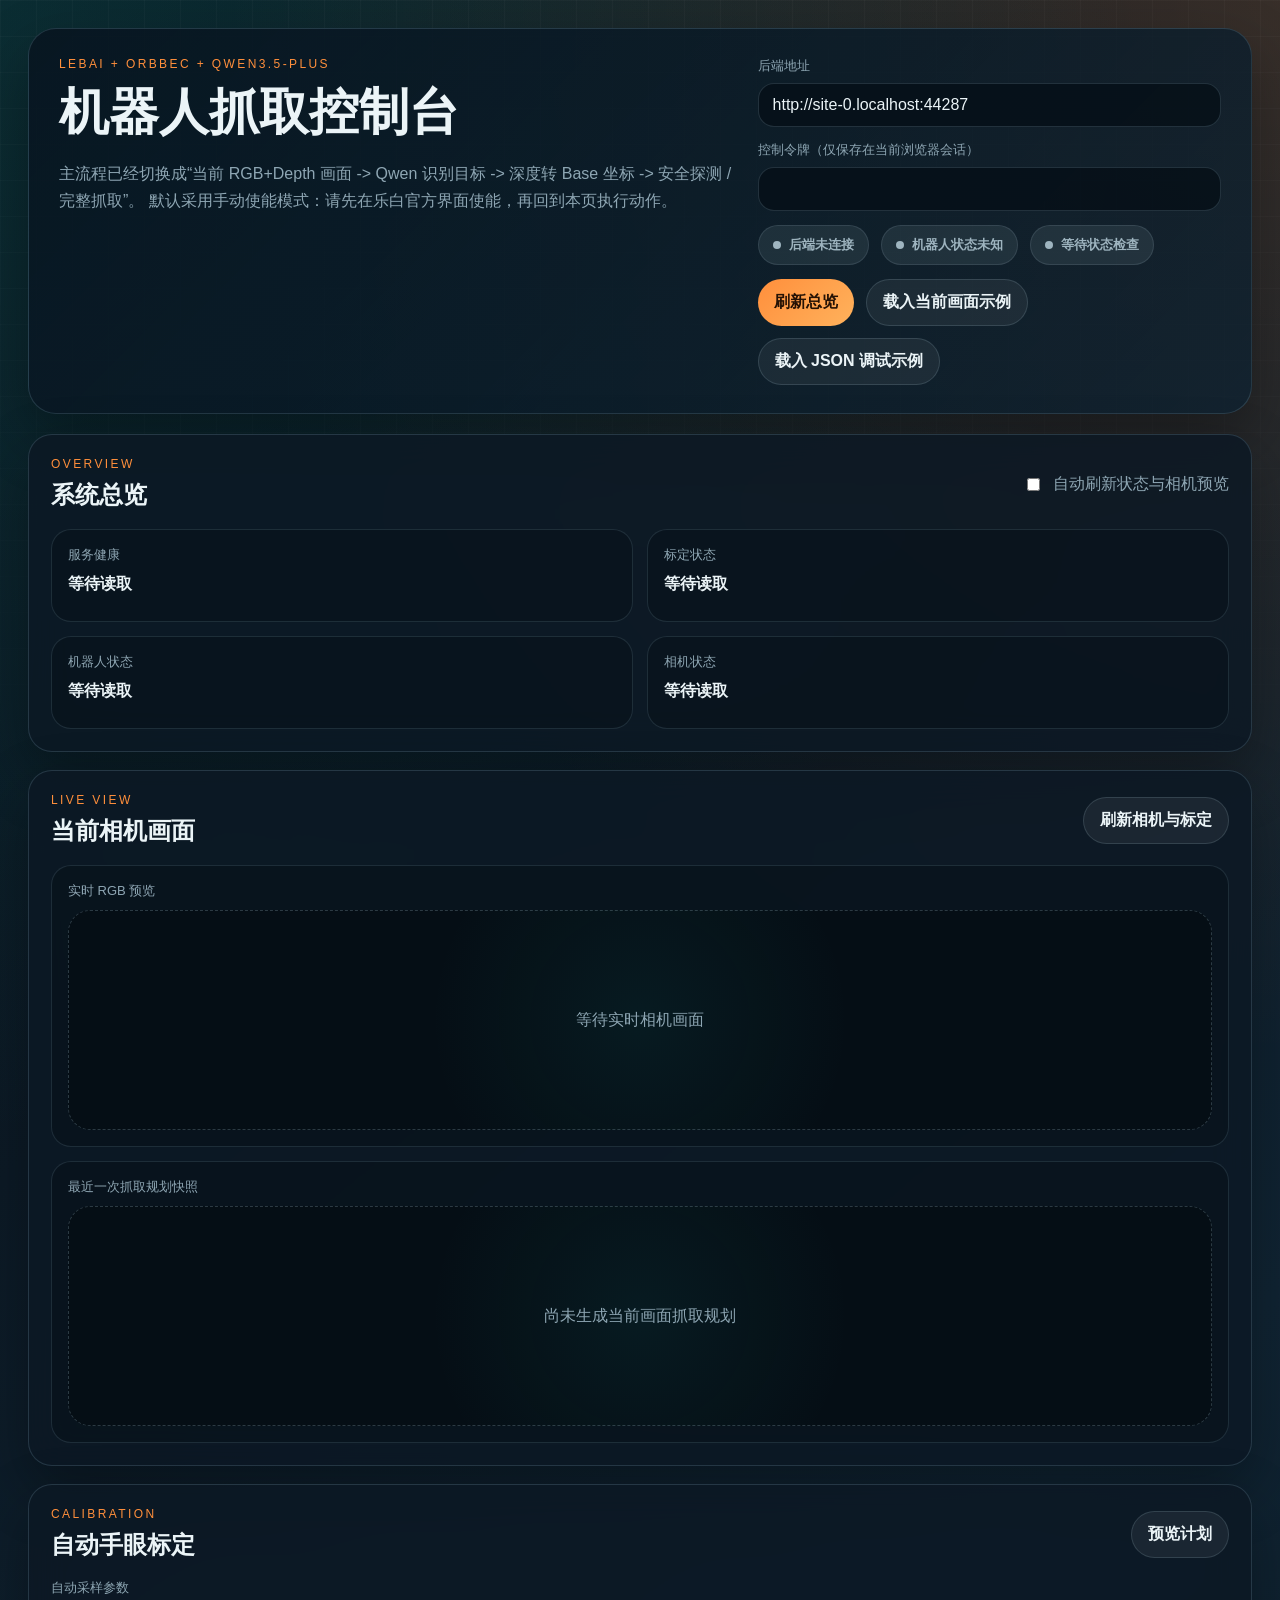
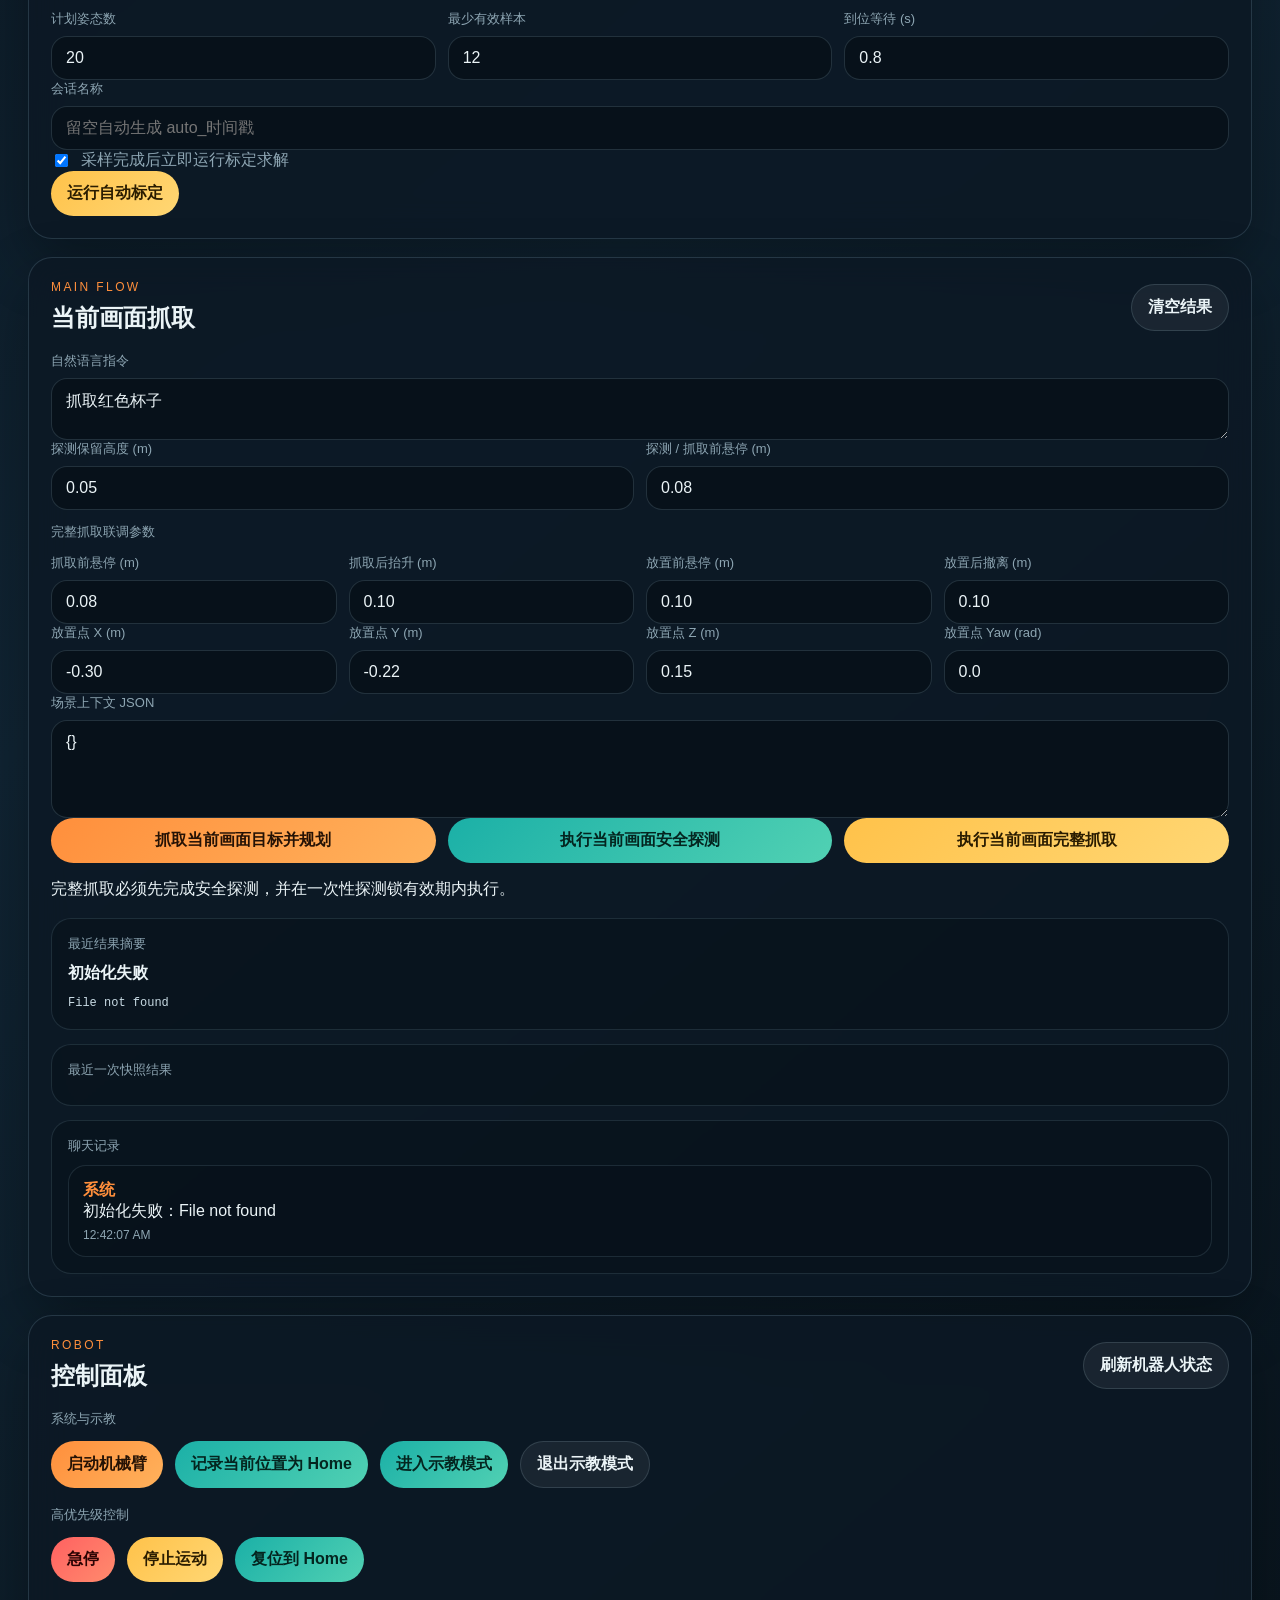
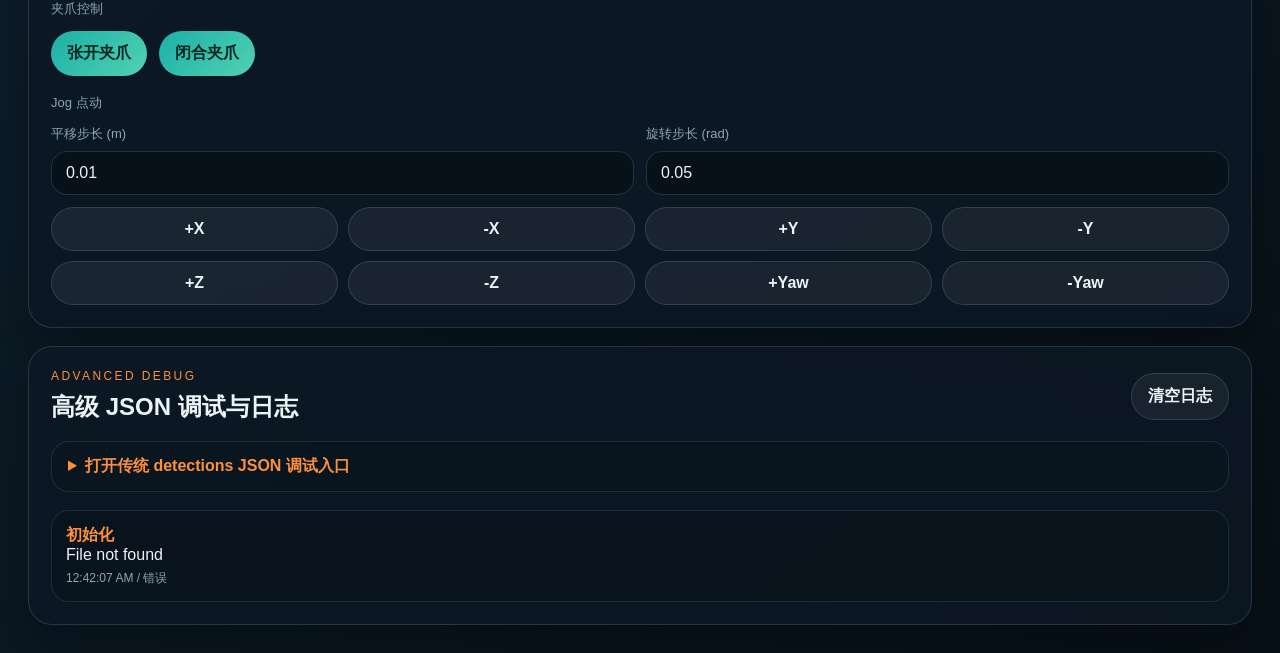
==== docs/index.html @ cd66083d "Publish sanitized robotic grasping system" ====
<!doctype html>
<html lang="zh-CN">
  <head>
    <meta charset="UTF-8" />
    <meta name="viewport" content="width=device-width, initial-scale=1.0" />
    <title>Lebai Robot Console</title>
    <link rel="stylesheet" href="./styles.css" />
  </head>
  <body>
    <div class="page-shell">
      <header class="hero">
        <div>
          <p class="eyebrow">Lebai + Orbbec + Qwen3.5-Plus</p>
          <h1>机器人抓取控制台</h1>
          <p class="hero-copy">
            主流程已经切换成“当前 RGB+Depth 画面 -> Qwen 识别目标 -> 深度转 Base 坐标 -> 安全探测 / 完整抓取”。
            默认采用手动使能模式：请先在乐白官方界面使能，再回到本页执行动作。
          </p>
        </div>
        <div class="hero-actions">
          <label class="field compact">
            <span>后端地址</span>
            <input id="apiBaseInput" type="text" />
          </label>
          <label class="field compact">
            <span>控制令牌（仅保存在当前浏览器会话）</span>
            <input id="controlTokenInput" type="password" autocomplete="off" />
          </label>
          <div class="pill-row">
            <span id="backendStatusPill" class="status-pill neutral">后端未连接</span>
            <span id="robotStatusPill" class="status-pill neutral">机器人状态未知</span>
            <span id="robotSafetyPill" class="status-pill neutral">等待状态检查</span>
          </div>
          <div class="hero-buttons">
            <button id="refreshOverviewButton" class="button button-primary">刷新总览</button>
            <button id="loadCameraExampleButton" class="button button-ghost">载入当前画面示例</button>
            <button id="loadExampleButton" class="button button-ghost">载入 JSON 调试示例</button>
          </div>
        </div>
      </header>

      <main class="dashboard-grid">
        <section class="panel panel-wide">
          <div class="panel-head">
            <div>
              <p class="panel-kicker">Overview</p>
              <h2>系统总览</h2>
            </div>
            <label class="checkbox-row">
              <input id="autoRefreshToggle" type="checkbox" />
              <span>自动刷新状态与相机预览</span>
            </label>
          </div>
          <div class="overview-grid">
            <article class="status-card">
              <p class="status-label">服务健康</p>
              <strong id="healthSummary">等待读取</strong>
              <pre id="healthDetail" class="mini-pre"></pre>
            </article>
            <article class="status-card">
              <p class="status-label">标定状态</p>
              <strong id="calibrationSummary">等待读取</strong>
              <pre id="calibrationDetail" class="mini-pre"></pre>
            </article>
            <article class="status-card">
              <p class="status-label">机器人状态</p>
              <strong id="robotSummary">等待读取</strong>
              <pre id="robotDetail" class="mini-pre"></pre>
            </article>
            <article class="status-card">
              <p class="status-label">相机状态</p>
              <strong id="cameraSummary">等待读取</strong>
              <pre id="cameraDetail" class="mini-pre"></pre>
            </article>
          </div>
        </section>

        <section class="panel panel-camera">
          <div class="panel-head">
            <div>
              <p class="panel-kicker">Live View</p>
              <h2>当前相机画面</h2>
            </div>
            <button id="refreshCalibrationButton" class="button button-ghost">刷新相机与标定</button>
          </div>
          <div class="camera-stack">
            <article class="camera-card">
              <p class="status-label">实时 RGB 预览</p>
              <div class="camera-frame">
                <img id="cameraImage" alt="实时相机预览" />
                <span id="cameraPlaceholderText">等待实时相机画面</span>
              </div>
            </article>
            <article class="camera-card">
              <p class="status-label">最近一次抓取规划快照</p>
              <div class="camera-frame">
                <img id="planImage" alt="最近一次抓取规划快照" />
                <span id="planPlaceholderText">尚未生成当前画面抓取规划</span>
              </div>
            </article>
          </div>
        </section>

        <section class="panel">
          <div class="panel-head">
            <div>
              <p class="panel-kicker">Calibration</p>
              <h2>自动手眼标定</h2>
            </div>
            <button id="autoCalibrationPlanButton" class="button button-ghost">预览计划</button>
          </div>

          <div class="control-group">
            <p class="control-title">自动采样参数</p>
            <div class="field-row">
              <label class="field compact">
                <span>计划姿态数</span>
                <input id="autoCalibSampleCountInput" type="number" step="1" value="20" />
              </label>
              <label class="field compact">
                <span>最少有效样本</span>
                <input id="autoCalibMinSuccessInput" type="number" step="1" value="12" />
              </label>
              <label class="field compact">
                <span>到位等待 (s)</span>
                <input id="autoCalibSettleInput" type="number" step="0.1" value="0.8" />
              </label>
            </div>
            <label class="field">
              <span>会话名称</span>
              <input id="autoCalibSessionInput" type="text" placeholder="留空自动生成 auto_时间戳" />
            </label>
            <label class="checkbox-row">
              <input id="autoCalibRunCalibrationToggle" type="checkbox" checked />
              <span>采样完成后立即运行标定求解</span>
            </label>
          </div>

          <div class="button-grid">
            <button id="autoCalibrationRunButton" class="button button-warning" data-requires-motion="true">运行自动标定</button>
          </div>
        </section>

        <section class="panel panel-main">
          <div class="panel-head">
            <div>
              <p class="panel-kicker">Main Flow</p>
              <h2>当前画面抓取</h2>
            </div>
            <button id="clearResultButton" class="button button-ghost">清空结果</button>
          </div>

          <label class="field">
            <span>自然语言指令</span>
            <textarea id="commandInput" rows="2">抓取红色杯子</textarea>
          </label>

          <div class="field-row">
            <label class="field compact">
              <span>探测保留高度 (m)</span>
              <input id="probeClearanceInput" type="number" step="0.005" value="0.05" />
            </label>
            <label class="field compact">
              <span>探测 / 抓取前悬停 (m)</span>
              <input id="probeHoverOffsetInput" type="number" step="0.005" value="0.08" />
            </label>
          </div>

          <div class="control-group">
            <p class="control-title">完整抓取联调参数</p>
            <div class="field-row">
              <label class="field compact">
                <span>抓取前悬停 (m)</span>
                <input id="pickPreOffsetInput" type="number" step="0.005" value="0.08" />
              </label>
              <label class="field compact">
                <span>抓取后抬升 (m)</span>
                <input id="pickPostOffsetInput" type="number" step="0.005" value="0.10" />
              </label>
              <label class="field compact">
                <span>放置前悬停 (m)</span>
                <input id="placePreOffsetInput" type="number" step="0.005" value="0.10" />
              </label>
              <label class="field compact">
                <span>放置后撤离 (m)</span>
                <input id="placePostOffsetInput" type="number" step="0.005" value="0.10" />
              </label>
            </div>
            <div class="field-row">
              <label class="field compact">
                <span>放置点 X (m)</span>
                <input id="dropXInput" type="number" step="0.001" value="-0.30" />
              </label>
              <label class="field compact">
                <span>放置点 Y (m)</span>
                <input id="dropYInput" type="number" step="0.001" value="-0.22" />
              </label>
              <label class="field compact">
                <span>放置点 Z (m)</span>
                <input id="dropZInput" type="number" step="0.001" value="0.15" />
              </label>
              <label class="field compact">
                <span>放置点 Yaw (rad)</span>
                <input id="dropYawInput" type="number" step="0.01" value="0.0" />
              </label>
            </div>
          </div>

          <label class="field">
            <span>场景上下文 JSON</span>
            <textarea id="sceneContextInput" rows="4">{}</textarea>
          </label>

          <div class="button-grid triple">
            <button id="planFromCameraButton" class="button button-primary">抓取当前画面目标并规划</button>
            <button id="probeFromCameraButton" class="button button-secondary">执行当前画面安全探测</button>
            <button id="pickFromCameraButton" class="button button-warning">执行当前画面完整抓取</button>
          </div>
          <p class="hint">完整抓取必须先完成安全探测，并在一次性探测锁有效期内执行。</p>

          <div class="result-stack">
            <article class="result-card">
              <p class="status-label">最近结果摘要</p>
              <strong id="resultSummary">尚未执行动作</strong>
              <pre id="resultDetail" class="result-pre"></pre>
            </article>
            <article class="result-card">
              <p class="status-label">最近一次快照结果</p>
              <pre id="snapshotDetail" class="result-pre"></pre>
            </article>
            <article class="result-card">
              <p class="status-label">聊天记录</p>
              <div id="chatFeed" class="chat-feed"></div>
            </article>
          </div>
        </section>

        <section class="panel">
          <div class="panel-head">
            <div>
              <p class="panel-kicker">Robot</p>
              <h2>控制面板</h2>
            </div>
            <button id="refreshRobotButton" class="button button-ghost">刷新机器人状态</button>
          </div>

          <div class="control-group">
            <p class="control-title">系统与示教</p>
            <div class="button-grid">
              <button id="startRobotButton" class="button button-primary">启动机械臂</button>
              <button id="recordHomeButton" class="button button-secondary">记录当前位置为 Home</button>
              <button id="enterTeachModeButton" class="button button-secondary" data-requires-motion="true">进入示教模式</button>
              <button id="exitTeachModeButton" class="button button-ghost">退出示教模式</button>
            </div>
          </div>

          <div class="control-group">
            <p class="control-title">高优先级控制</p>
            <div class="button-grid">
              <button id="emergencyStopButton" class="button button-danger">急停</button>
              <button id="stopMotionButton" class="button button-warning">停止运动</button>
              <button id="resetRobotButton" class="button button-secondary" data-requires-motion="true">复位到 Home</button>
            </div>
          </div>

          <div class="control-group">
            <p class="control-title">夹爪控制</p>
            <div class="button-grid">
              <button id="openGripperButton" class="button button-secondary" data-requires-motion="true">张开夹爪</button>
              <button id="closeGripperButton" class="button button-secondary" data-requires-motion="true">闭合夹爪</button>
            </div>
          </div>

          <div class="control-group">
            <p class="control-title">Jog 点动</p>
            <div class="field-row">
              <label class="field compact">
                <span>平移步长 (m)</span>
                <input id="linearStepInput" type="number" step="0.001" value="0.01" />
              </label>
              <label class="field compact">
                <span>旋转步长 (rad)</span>
                <input id="rotateStepInput" type="number" step="0.01" value="0.05" />
              </label>
            </div>
            <div class="jog-grid">
              <button class="button button-ghost" data-jog="x+" data-kind="linear" data-requires-motion="true">+X</button>
              <button class="button button-ghost" data-jog="x-" data-kind="linear" data-requires-motion="true">-X</button>
              <button class="button button-ghost" data-jog="y+" data-kind="linear" data-requires-motion="true">+Y</button>
              <button class="button button-ghost" data-jog="y-" data-kind="linear" data-requires-motion="true">-Y</button>
              <button class="button button-ghost" data-jog="z+" data-kind="linear" data-requires-motion="true">+Z</button>
              <button class="button button-ghost" data-jog="z-" data-kind="linear" data-requires-motion="true">-Z</button>
              <button class="button button-ghost" data-jog="rz+" data-kind="rotate" data-requires-motion="true">+Yaw</button>
              <button class="button button-ghost" data-jog="rz-" data-kind="rotate" data-requires-motion="true">-Yaw</button>
            </div>
          </div>
        </section>

        <section class="panel panel-log">
          <div class="panel-head">
            <div>
              <p class="panel-kicker">Advanced Debug</p>
              <h2>高级 JSON 调试与日志</h2>
            </div>
            <button id="clearLogButton" class="button button-ghost">清空日志</button>
          </div>

          <details class="debug-details">
            <summary>打开传统 detections JSON 调试入口</summary>
            <div class="debug-stack">
              <label class="field">
                <span>检测结果 JSON</span>
                <textarea id="detectionsInput" rows="10"></textarea>
              </label>
              <div class="button-grid triple">
                <button id="planPickButton" class="button button-ghost">用 JSON 生成决策</button>
                <button id="probeButton" class="button button-ghost">用 JSON 执行探测</button>
                <button id="pickButton" class="button button-ghost">用 JSON 执行抓取</button>
              </div>
            </div>
          </details>

          <div id="eventLog" class="log-feed"></div>
        </section>
      </main>
    </div>

    <script src="./app.js" type="module"></script>
  </body>
</html>
---- docs/styles.css ----
:root {
  --bg: #0b1720;
  --bg-soft: rgba(10, 20, 30, 0.72);
  --panel: rgba(12, 25, 36, 0.84);
  --panel-border: rgba(138, 180, 201, 0.2);
  --ink: #ebf4f7;
  --muted: #8ea6b3;
  --accent: #ff8f3c;
  --accent-2: #18b1a7;
  --danger: #ff5d5d;
  --warning: #ffc24a;
  --success: #28c792;
  --shadow: 0 24px 60px rgba(0, 0, 0, 0.32);
}

* {
  box-sizing: border-box;
}

body {
  margin: 0;
  min-height: 100vh;
  color: var(--ink);
  font-family: "Bahnschrift", "Noto Sans SC", "Microsoft YaHei UI", sans-serif;
  background:
    radial-gradient(circle at top left, rgba(24, 177, 167, 0.18), transparent 28%),
    radial-gradient(circle at top right, rgba(255, 143, 60, 0.18), transparent 26%),
    linear-gradient(140deg, #081019 0%, #102433 48%, #071017 100%);
}

body::before {
  content: "";
  position: fixed;
  inset: 0;
  pointer-events: none;
  background-image:
    linear-gradient(rgba(255, 255, 255, 0.03) 1px, transparent 1px),
    linear-gradient(90deg, rgba(255, 255, 255, 0.03) 1px, transparent 1px);
  background-size: 36px 36px;
  mask-image: linear-gradient(to bottom, rgba(0, 0, 0, 0.85), transparent);
}

.page-shell {
  position: relative;
  padding: 28px;
}

.hero {
  display: flex;
  justify-content: space-between;
  gap: 20px;
  padding: 28px 30px;
  border: 1px solid var(--panel-border);
  border-radius: 28px;
  background: linear-gradient(135deg, rgba(8, 22, 33, 0.95), rgba(13, 33, 48, 0.76));
  box-shadow: var(--shadow);
}

.eyebrow,
.panel-kicker {
  margin: 0 0 8px;
  letter-spacing: 0.2em;
  text-transform: uppercase;
  color: var(--accent);
  font-size: 12px;
}

.hero h1,
.panel h2 {
  margin: 0;
  font-weight: 700;
}

.hero h1 {
  font-size: clamp(32px, 4vw, 50px);
}

.hero-copy {
  max-width: 680px;
  margin: 14px 0 0;
  color: var(--muted);
  line-height: 1.7;
}

.hero-actions {
  display: flex;
  min-width: 320px;
  flex-direction: column;
  gap: 14px;
}

.pill-row,
.hero-buttons,
.field-row,
.button-grid {
  display: flex;
  gap: 12px;
  flex-wrap: wrap;
}

.dashboard-grid {
  display: grid;
  grid-template-columns: repeat(12, minmax(0, 1fr));
  gap: 18px;
  margin-top: 20px;
}

.panel {
  grid-column: span 4;
  padding: 22px;
  border: 1px solid var(--panel-border);
  border-radius: 24px;
  background: var(--panel);
  box-shadow: var(--shadow);
  backdrop-filter: blur(18px);
}

.panel-wide {
  grid-column: span 12;
}

.panel-tall {
  grid-column: span 5;
}

.panel-main {
  grid-column: span 5;
}

.panel-camera {
  grid-column: span 4;
}

.panel-log {
  grid-column: span 3;
}

.panel-head {
  display: flex;
  justify-content: space-between;
  gap: 16px;
  align-items: center;
  margin-bottom: 18px;
}

.overview-grid {
  display: grid;
  grid-template-columns: repeat(4, minmax(0, 1fr));
  gap: 14px;
}

.status-card,
.result-card {
  padding: 16px;
  border-radius: 20px;
  background: rgba(7, 18, 27, 0.58);
  border: 1px solid rgba(160, 198, 218, 0.14);
}

.status-label {
  margin: 0 0 10px;
  color: var(--muted);
  font-size: 13px;
}

.mini-pre,
.result-pre,
.log-json {
  margin: 10px 0 0;
  max-height: 220px;
  overflow: auto;
  white-space: pre-wrap;
  word-break: break-word;
  color: #c9dbe4;
  font-family: "Cascadia Code", "JetBrains Mono", monospace;
  font-size: 12px;
  line-height: 1.6;
}

.field {
  display: flex;
  flex-direction: column;
  gap: 8px;
  flex: 1;
}

.field.compact {
  min-width: 140px;
}

.field span,
.control-title {
  color: var(--muted);
  font-size: 13px;
}

input,
textarea,
select {
  width: 100%;
  border: 1px solid rgba(163, 197, 214, 0.18);
  border-radius: 16px;
  background: rgba(7, 17, 26, 0.9);
  color: var(--ink);
  padding: 12px 14px;
  font: inherit;
}

textarea {
  resize: vertical;
}

.button {
  border: 0;
  border-radius: 999px;
  padding: 12px 16px;
  cursor: pointer;
  font: inherit;
  font-weight: 700;
  transition: transform 140ms ease, box-shadow 140ms ease, opacity 140ms ease;
}

.button:hover {
  transform: translateY(-1px);
}

.button:disabled {
  opacity: 0.55;
  cursor: not-allowed;
}

.button-primary {
  background: linear-gradient(135deg, #ff8f3c, #ffb25c);
  color: #251205;
}

.button-secondary {
  background: linear-gradient(135deg, #1bb0a7, #51d1b3);
  color: #04251f;
}

.button-warning {
  background: linear-gradient(135deg, #ffc24a, #ffd774);
  color: #2a1c00;
}

.button-danger {
  background: linear-gradient(135deg, #ff6161, #ff8b6d);
  color: #2b0303;
}

.button-ghost {
  background: rgba(255, 255, 255, 0.06);
  color: var(--ink);
  border: 1px solid rgba(182, 210, 224, 0.16);
}

.checkbox-row {
  display: inline-flex;
  align-items: center;
  gap: 10px;
  color: var(--muted);
}

.checkbox-row input {
  width: auto;
}

.control-group + .control-group {
  margin-top: 18px;
}

.jog-grid {
  display: grid;
  grid-template-columns: repeat(4, minmax(0, 1fr));
  gap: 10px;
  margin-top: 12px;
}

.triple .button {
  flex: 1;
}

.result-stack {
  display: flex;
  flex-direction: column;
  gap: 14px;
  margin-top: 18px;
}

.chat-feed,
.log-feed {
  display: flex;
  flex-direction: column;
  gap: 12px;
  max-height: 520px;
  overflow: auto;
}

.chat-item,
.log-item {
  padding: 14px;
  border-radius: 18px;
  background: rgba(7, 18, 27, 0.58);
  border: 1px solid rgba(160, 198, 218, 0.14);
}

.chat-role,
.log-title {
  font-weight: 700;
  color: var(--accent);
}

.log-meta {
  margin-top: 6px;
  color: var(--muted);
  font-size: 12px;
}

.camera-placeholder {
  display: flex;
  flex-direction: column;
  gap: 14px;
}

.camera-stack {
  display: flex;
  flex-direction: column;
  gap: 14px;
}

.camera-card {
  padding: 16px;
  border-radius: 20px;
  background: rgba(7, 18, 27, 0.58);
  border: 1px solid rgba(160, 198, 218, 0.14);
}

.camera-frame {
  min-height: 220px;
  display: grid;
  place-items: center;
  position: relative;
  overflow: hidden;
  border-radius: 22px;
  border: 1px dashed rgba(183, 215, 230, 0.22);
  background:
    radial-gradient(circle at center, rgba(27, 176, 167, 0.08), transparent 36%),
    rgba(6, 15, 22, 0.9);
  color: var(--muted);
}

.camera-frame img {
  width: 100%;
  height: 100%;
  max-height: 360px;
  object-fit: cover;
  display: none;
}

.camera-frame.has-image img {
  display: block;
}

.camera-frame.has-image span {
  display: none;
}

.camera-note {
  margin: 0;
  color: var(--muted);
  line-height: 1.7;
}

.debug-details {
  margin-bottom: 18px;
  border-radius: 18px;
  border: 1px solid rgba(160, 198, 218, 0.14);
  background: rgba(7, 18, 27, 0.45);
  padding: 14px 16px;
}

.debug-details summary {
  cursor: pointer;
  font-weight: 700;
  color: var(--accent);
}

.debug-stack {
  margin-top: 14px;
  display: flex;
  flex-direction: column;
  gap: 14px;
}

.status-pill {
  display: inline-flex;
  align-items: center;
  gap: 8px;
  border-radius: 999px;
  padding: 10px 14px;
  font-size: 13px;
  font-weight: 700;
  border: 1px solid transparent;
}

.status-pill::before {
  content: "";
  width: 8px;
  height: 8px;
  border-radius: 50%;
  background: currentColor;
}

.status-pill.success {
  color: #7ff0bc;
  background: rgba(40, 199, 146, 0.12);
  border-color: rgba(40, 199, 146, 0.2);
}

.status-pill.warning {
  color: #ffcf66;
  background: rgba(255, 194, 74, 0.12);
  border-color: rgba(255, 194, 74, 0.2);
}

.status-pill.error {
  color: #ff8a8a;
  background: rgba(255, 93, 93, 0.12);
  border-color: rgba(255, 93, 93, 0.2);
}

.status-pill.neutral {
  color: #9eb4bf;
  background: rgba(158, 180, 191, 0.12);
  border-color: rgba(158, 180, 191, 0.16);
}

@media (max-width: 1280px) {
  .panel,
  .panel-tall,
  .panel-main,
  .panel-camera,
  .panel-log {
    grid-column: span 12;
  }

  .overview-grid {
    grid-template-columns: repeat(2, minmax(0, 1fr));
  }
}

@media (max-width: 860px) {
  .page-shell {
    padding: 16px;
  }

  .hero {
    flex-direction: column;
    padding: 22px;
  }

  .overview-grid,
  .jog-grid {
    grid-template-columns: 1fr;
  }
}
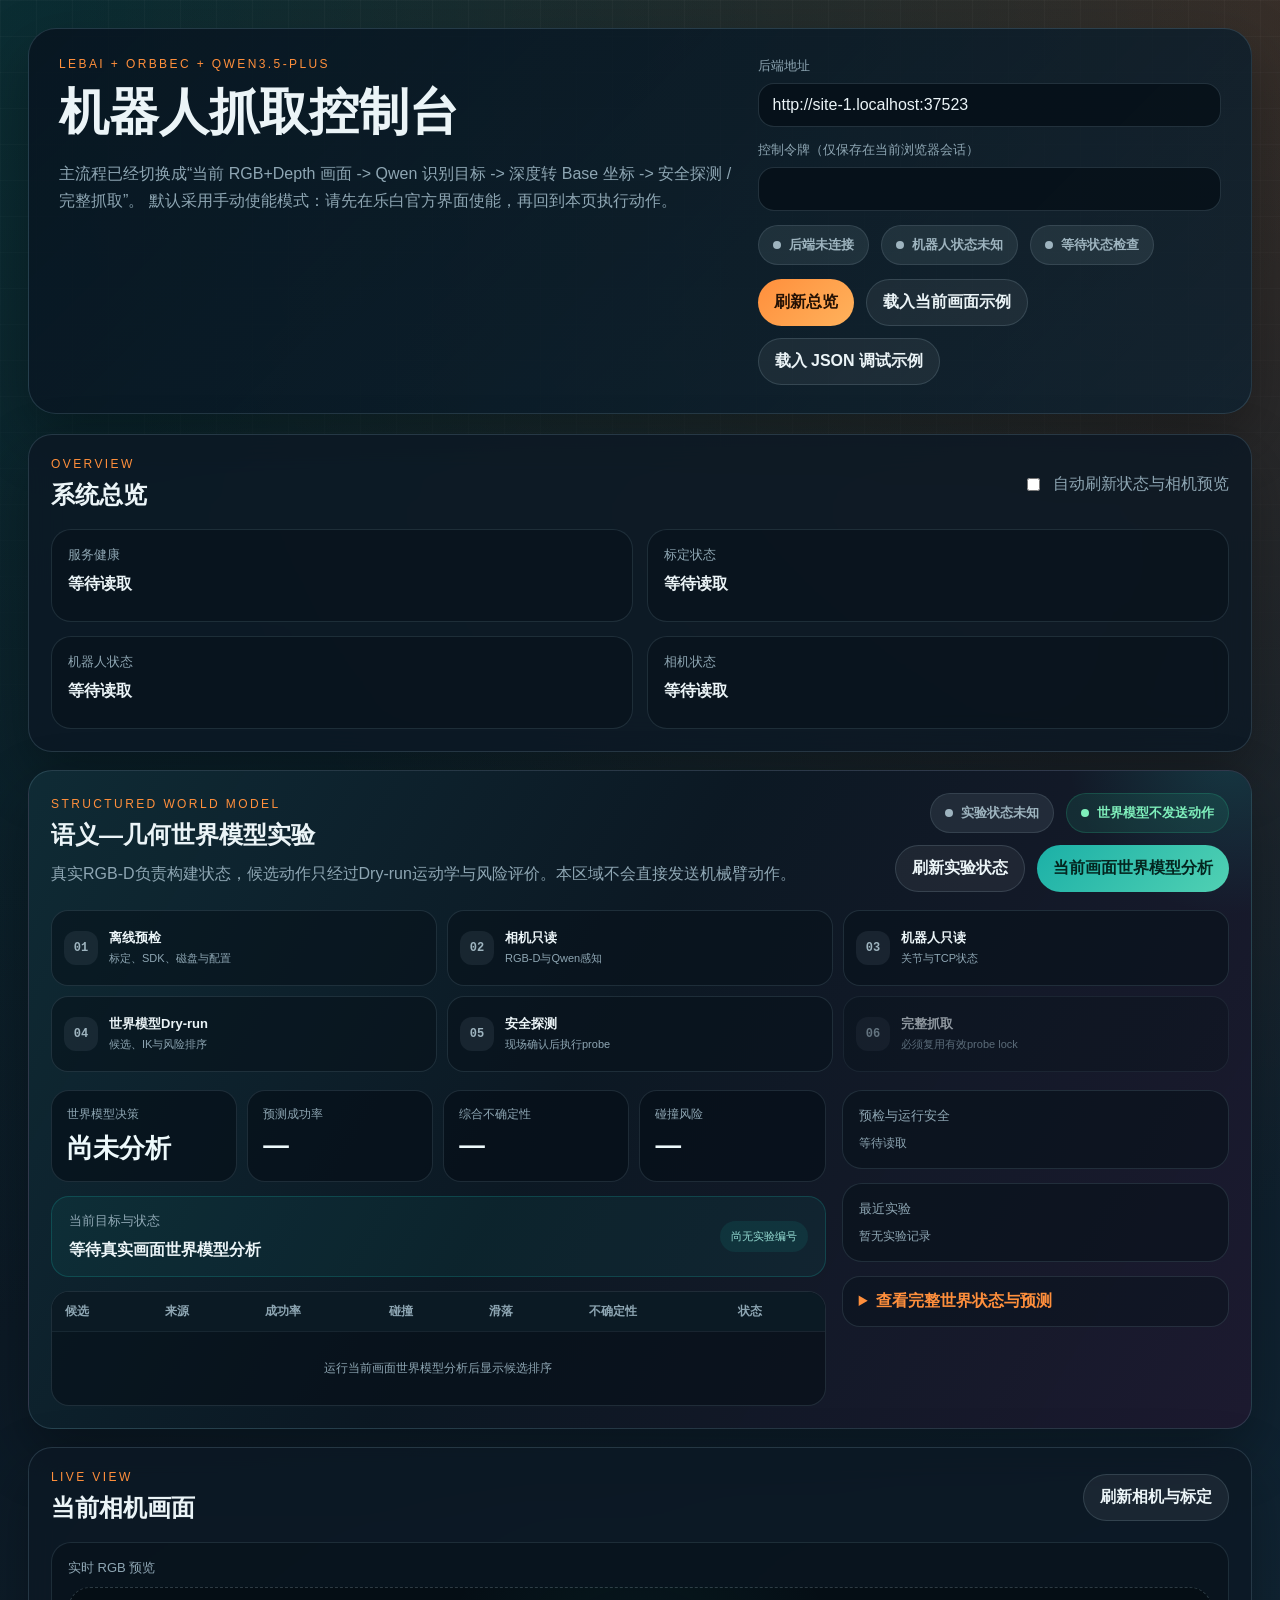
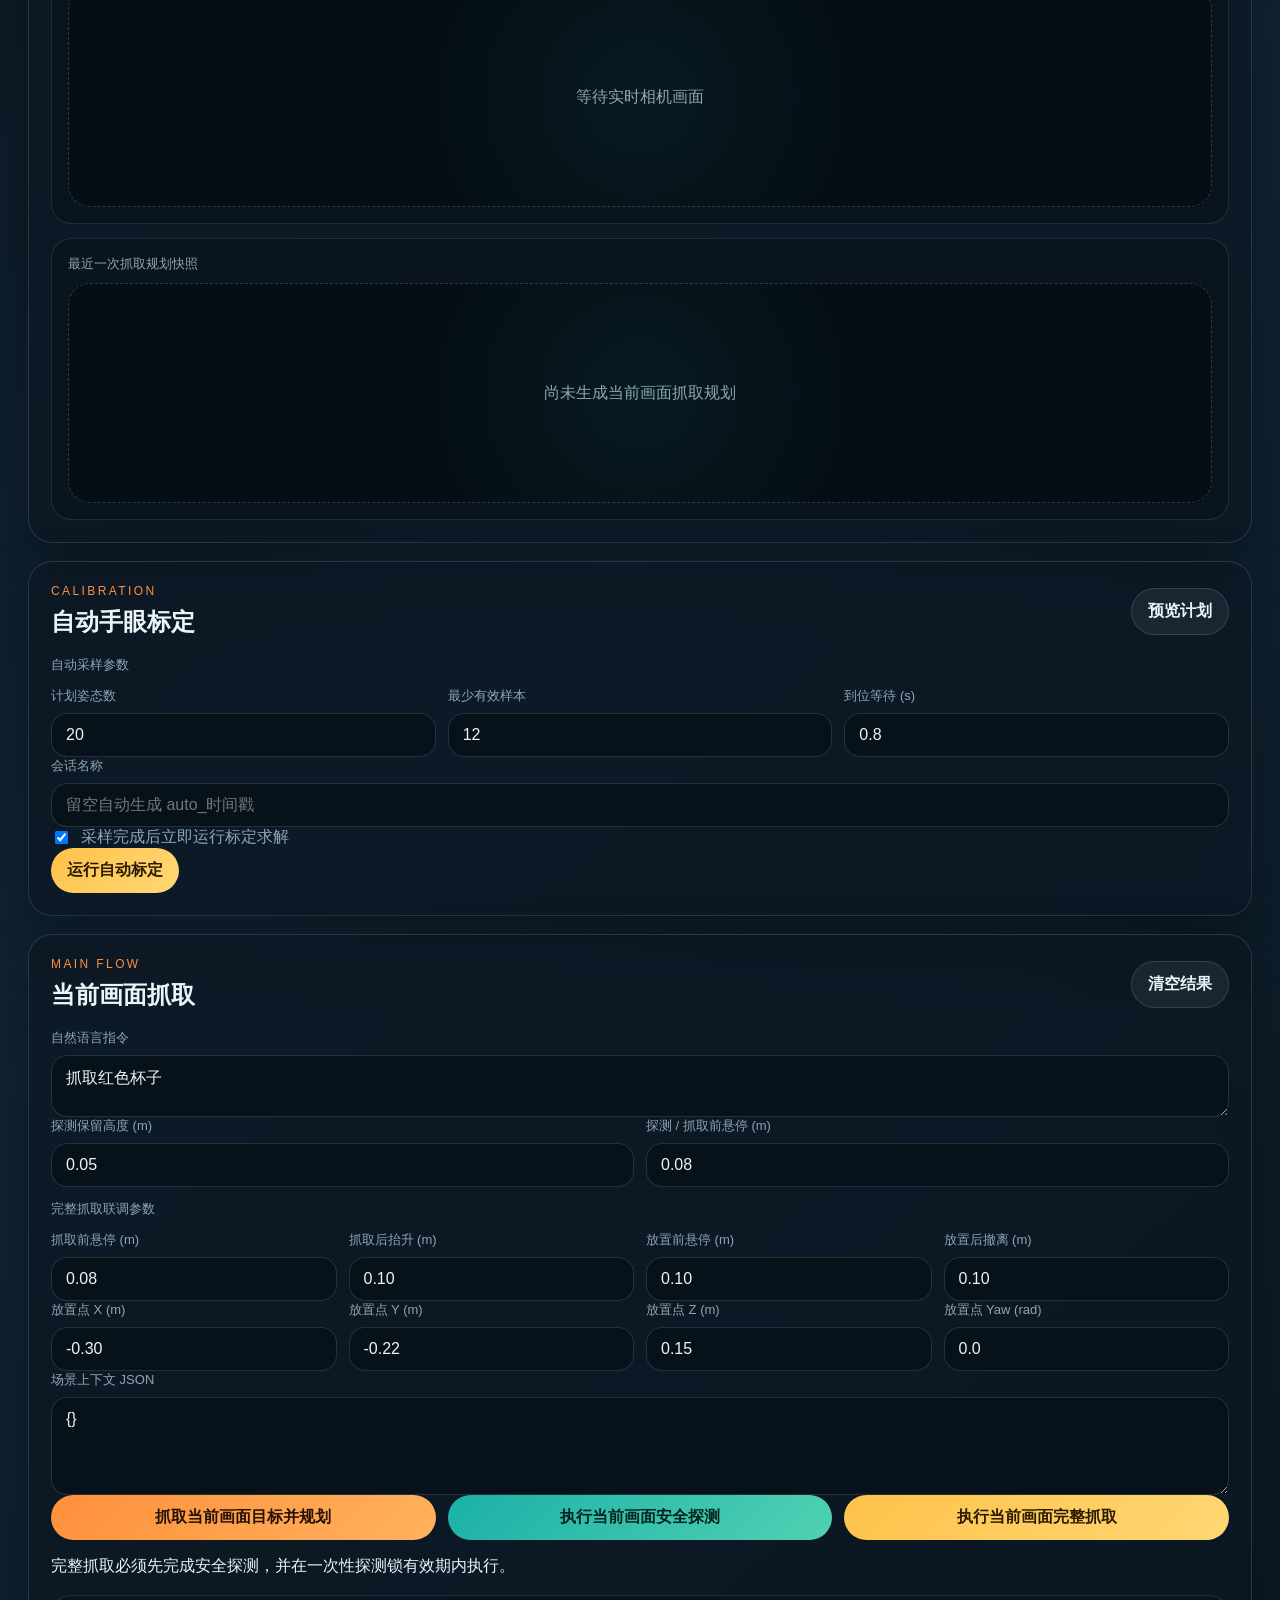
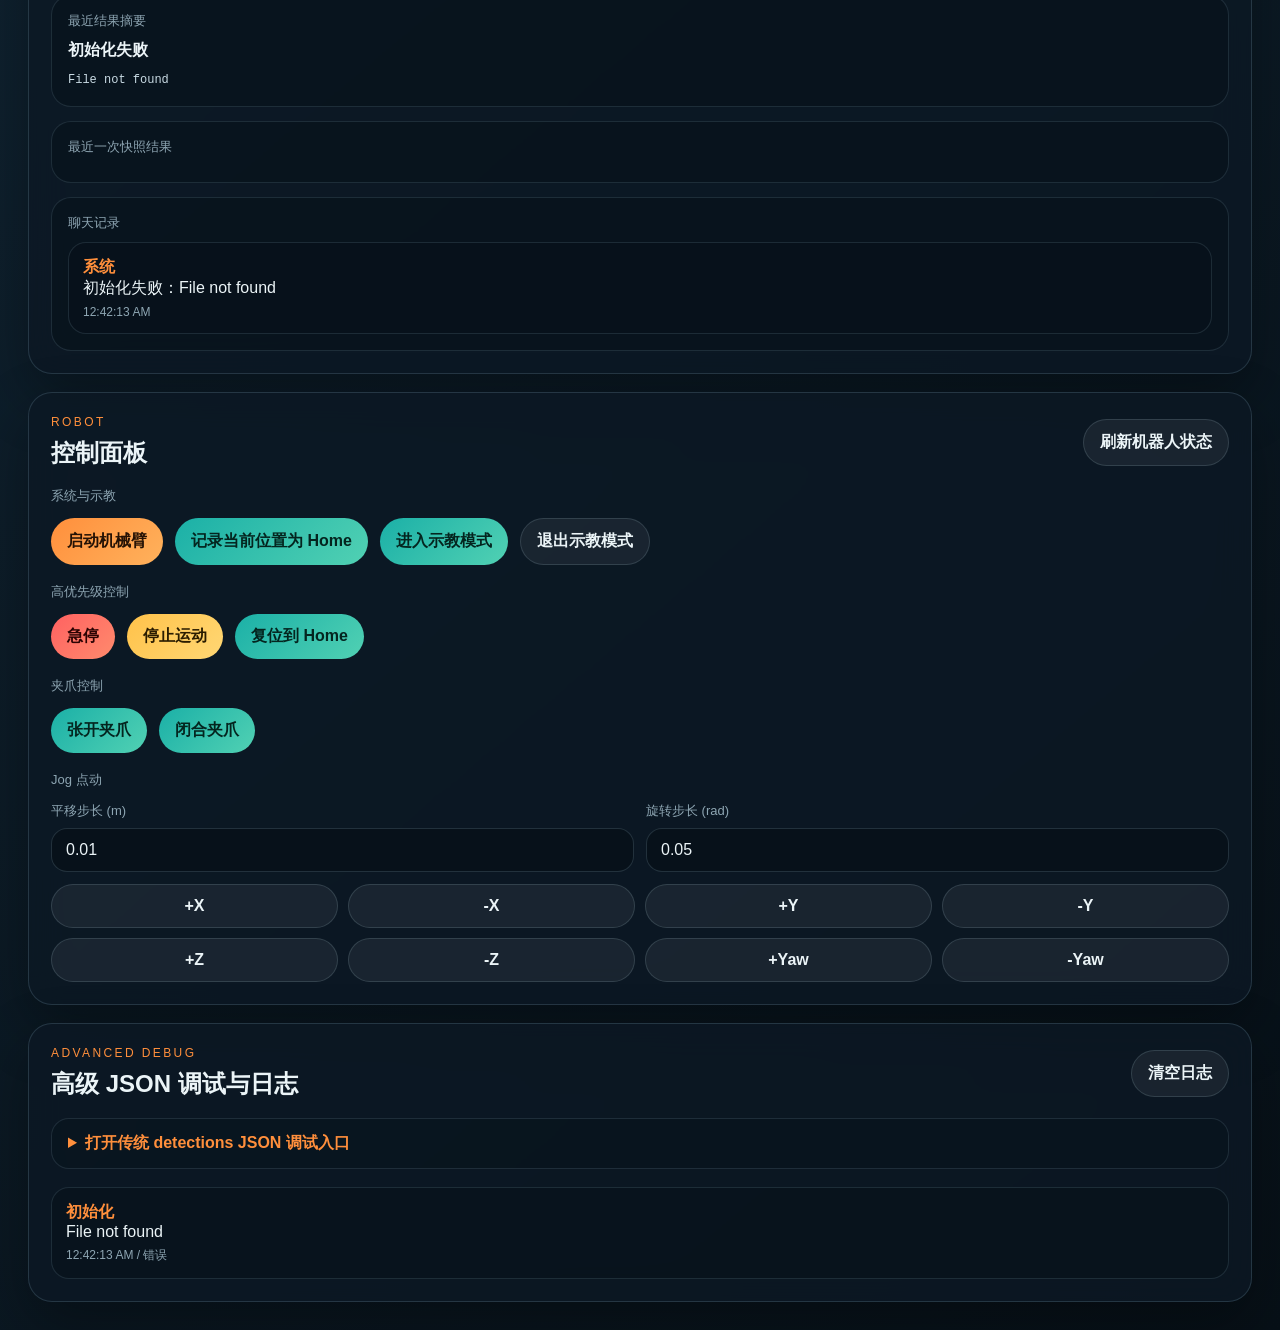
==== commit 3da77233: "Sync GitHub Pages frontend" ====
--- a/docs/index.html
+++ b/docs/index.html
@@ -75,6 +75,118 @@
           </div>
         </section>
 
+        <section class="panel panel-wide world-model-panel">
+          <div class="panel-head world-model-head">
+            <div>
+              <p class="panel-kicker">Structured World Model</p>
+              <h2>语义—几何世界模型实验</h2>
+              <p class="section-copy">真实RGB-D负责构建状态，候选动作只经过Dry-run运动学与风险评价。本区域不会直接发送机械臂动作。</p>
+            </div>
+            <div class="world-model-actions">
+              <div class="pill-row">
+                <span id="worldModelStatusPill" class="status-pill neutral">实验状态未知</span>
+                <span id="worldModelMotionPill" class="status-pill success">世界模型不发送动作</span>
+              </div>
+              <div class="hero-buttons">
+                <button id="refreshWorldModelButton" class="button button-ghost">刷新实验状态</button>
+                <button id="runWorldModelPlanButton" class="button button-secondary">当前画面世界模型分析</button>
+              </div>
+            </div>
+          </div>
+
+          <div class="gate-grid" aria-label="真机分级门禁">
+            <article id="wmGateOffline" class="gate-card pending">
+              <span class="gate-index">01</span>
+              <div><strong>离线预检</strong><p>标定、SDK、磁盘与配置</p></div>
+            </article>
+            <article id="wmGateCamera" class="gate-card pending">
+              <span class="gate-index">02</span>
+              <div><strong>相机只读</strong><p>RGB-D与Qwen感知</p></div>
+            </article>
+            <article id="wmGateRobot" class="gate-card pending">
+              <span class="gate-index">03</span>
+              <div><strong>机器人只读</strong><p>关节与TCP状态</p></div>
+            </article>
+            <article id="wmGateDryRun" class="gate-card pending">
+              <span class="gate-index">04</span>
+              <div><strong>世界模型Dry-run</strong><p>候选、IK与风险排序</p></div>
+            </article>
+            <article id="wmGateProbe" class="gate-card pending">
+              <span class="gate-index">05</span>
+              <div><strong>安全探测</strong><p>现场确认后执行probe</p></div>
+            </article>
+            <article id="wmGatePick" class="gate-card locked">
+              <span class="gate-index">06</span>
+              <div><strong>完整抓取</strong><p>必须复用有效probe lock</p></div>
+            </article>
+          </div>
+
+          <div class="world-model-layout">
+            <div class="world-model-primary">
+              <div class="metric-grid">
+                <article class="metric-card">
+                  <span>世界模型决策</span>
+                  <strong id="wmDecisionMetric">尚未分析</strong>
+                </article>
+                <article class="metric-card">
+                  <span>预测成功率</span>
+                  <strong id="wmSuccessMetric">—</strong>
+                </article>
+                <article class="metric-card">
+                  <span>综合不确定性</span>
+                  <strong id="wmUncertaintyMetric">—</strong>
+                </article>
+                <article class="metric-card">
+                  <span>碰撞风险</span>
+                  <strong id="wmCollisionMetric">—</strong>
+                </article>
+              </div>
+
+              <article class="world-object-card">
+                <div>
+                  <p class="status-label">当前目标与状态</p>
+                  <strong id="wmTargetSummary">等待真实画面世界模型分析</strong>
+                </div>
+                <span id="wmTrialBadge" class="trial-badge">尚无实验编号</span>
+              </article>
+
+              <div class="candidate-table-wrap">
+                <table class="candidate-table">
+                  <thead>
+                    <tr>
+                      <th>候选</th>
+                      <th>来源</th>
+                      <th>成功率</th>
+                      <th>碰撞</th>
+                      <th>滑落</th>
+                      <th>不确定性</th>
+                      <th>状态</th>
+                    </tr>
+                  </thead>
+                  <tbody id="wmCandidateTableBody">
+                    <tr><td colspan="7" class="empty-cell">运行当前画面世界模型分析后显示候选排序</td></tr>
+                  </tbody>
+                </table>
+              </div>
+            </div>
+
+            <aside class="world-model-side">
+              <article class="result-card">
+                <p class="status-label">预检与运行安全</p>
+                <div id="wmPreflightChecks" class="check-list"><span class="muted-text">等待读取</span></div>
+              </article>
+              <article class="result-card">
+                <p class="status-label">最近实验</p>
+                <div id="wmRecentTrials" class="trial-list"><span class="muted-text">暂无实验记录</span></div>
+              </article>
+              <details class="debug-details world-model-details">
+                <summary>查看完整世界状态与预测</summary>
+                <pre id="wmDetail" class="result-pre"></pre>
+              </details>
+            </aside>
+          </div>
+        </section>
+
         <section class="panel panel-camera">
           <div class="panel-head">
             <div>
@@ -325,6 +437,6 @@
       </main>
     </div>
 
-    <script src="./app.js" type="module"></script>
+    <script src="./app.js?v=20260715" type="module"></script>
   </body>
 </html>
--- a/docs/styles.css
+++ b/docs/styles.css
@@ -436,6 +436,301 @@
   border-color: rgba(158, 180, 191, 0.16);
 }
 
+.world-model-panel {
+  position: relative;
+  overflow: hidden;
+  background:
+    linear-gradient(120deg, rgba(15, 44, 55, 0.92), rgba(12, 25, 36, 0.9) 45%, rgba(31, 27, 48, 0.88)),
+    var(--panel);
+}
+
+.world-model-panel::after {
+  content: "";
+  position: absolute;
+  width: 340px;
+  height: 340px;
+  right: -150px;
+  top: -190px;
+  border-radius: 50%;
+  background: radial-gradient(circle, rgba(24, 177, 167, 0.2), transparent 68%);
+  pointer-events: none;
+}
+
+.world-model-head,
+.world-model-layout,
+.gate-grid {
+  position: relative;
+  z-index: 1;
+}
+
+.section-copy {
+  max-width: 760px;
+  margin: 10px 0 0;
+  color: var(--muted);
+  line-height: 1.65;
+}
+
+.world-model-actions {
+  display: flex;
+  flex-direction: column;
+  align-items: flex-end;
+  gap: 12px;
+}
+
+.gate-grid {
+  display: grid;
+  grid-template-columns: repeat(6, minmax(0, 1fr));
+  gap: 10px;
+  margin-bottom: 18px;
+}
+
+.gate-card {
+  display: flex;
+  align-items: center;
+  gap: 11px;
+  min-height: 76px;
+  padding: 12px;
+  border-radius: 17px;
+  border: 1px solid rgba(160, 198, 218, 0.14);
+  background: rgba(7, 18, 27, 0.58);
+  transition: border-color 160ms ease, background 160ms ease, transform 160ms ease;
+}
+
+.gate-card strong {
+  display: block;
+  font-size: 13px;
+}
+
+.gate-card p {
+  margin: 4px 0 0;
+  color: var(--muted);
+  font-size: 11px;
+  line-height: 1.4;
+}
+
+.gate-index {
+  display: grid;
+  place-items: center;
+  flex: 0 0 34px;
+  width: 34px;
+  height: 34px;
+  border-radius: 12px;
+  color: #9eb4bf;
+  background: rgba(158, 180, 191, 0.1);
+  font-family: "Cascadia Code", monospace;
+  font-size: 12px;
+  font-weight: 700;
+}
+
+.gate-card.pass {
+  border-color: rgba(40, 199, 146, 0.36);
+  background: rgba(40, 199, 146, 0.09);
+}
+
+.gate-card.pass .gate-index {
+  color: #7ff0bc;
+  background: rgba(40, 199, 146, 0.16);
+}
+
+.gate-card.warn {
+  border-color: rgba(255, 194, 74, 0.34);
+  background: rgba(255, 194, 74, 0.08);
+}
+
+.gate-card.warn .gate-index {
+  color: #ffcf66;
+  background: rgba(255, 194, 74, 0.14);
+}
+
+.gate-card.fail {
+  border-color: rgba(255, 93, 93, 0.36);
+  background: rgba(255, 93, 93, 0.08);
+}
+
+.gate-card.fail .gate-index {
+  color: #ff8a8a;
+  background: rgba(255, 93, 93, 0.14);
+}
+
+.gate-card.locked {
+  opacity: 0.58;
+}
+
+.world-model-layout {
+  display: grid;
+  grid-template-columns: minmax(0, 2fr) minmax(280px, 1fr);
+  gap: 16px;
+}
+
+.world-model-primary,
+.world-model-side {
+  display: flex;
+  flex-direction: column;
+  gap: 14px;
+  min-width: 0;
+}
+
+.metric-grid {
+  display: grid;
+  grid-template-columns: repeat(4, minmax(0, 1fr));
+  gap: 10px;
+}
+
+.metric-card {
+  padding: 15px;
+  border-radius: 18px;
+  border: 1px solid rgba(160, 198, 218, 0.14);
+  background: rgba(6, 15, 24, 0.66);
+}
+
+.metric-card span {
+  display: block;
+  color: var(--muted);
+  font-size: 12px;
+  margin-bottom: 8px;
+}
+
+.metric-card strong {
+  font-size: clamp(18px, 2vw, 26px);
+  color: #edf9fb;
+}
+
+.world-object-card {
+  display: flex;
+  align-items: center;
+  justify-content: space-between;
+  gap: 16px;
+  padding: 15px 17px;
+  border-radius: 18px;
+  border: 1px solid rgba(24, 177, 167, 0.24);
+  background: rgba(24, 177, 167, 0.07);
+}
+
+.trial-badge {
+  flex: 0 0 auto;
+  max-width: 320px;
+  overflow: hidden;
+  text-overflow: ellipsis;
+  white-space: nowrap;
+  padding: 8px 11px;
+  border-radius: 999px;
+  color: #96ddd4;
+  background: rgba(24, 177, 167, 0.11);
+  font-family: "Cascadia Code", monospace;
+  font-size: 11px;
+}
+
+.candidate-table-wrap {
+  width: 100%;
+  max-width: 100%;
+  overflow: auto;
+  border-radius: 18px;
+  border: 1px solid rgba(160, 198, 218, 0.14);
+  background: rgba(6, 15, 24, 0.58);
+}
+
+.candidate-table {
+  width: 100%;
+  min-width: 760px;
+  border-collapse: collapse;
+  font-size: 12px;
+}
+
+.candidate-table th,
+.candidate-table td {
+  padding: 11px 13px;
+  text-align: left;
+  border-bottom: 1px solid rgba(160, 198, 218, 0.1);
+}
+
+.candidate-table th {
+  position: sticky;
+  top: 0;
+  z-index: 1;
+  color: var(--muted);
+  background: #0b1a24;
+  font-weight: 600;
+}
+
+.candidate-table tr:last-child td {
+  border-bottom: 0;
+}
+
+.candidate-table tr.selected td {
+  color: #dffdf7;
+  background: rgba(40, 199, 146, 0.09);
+}
+
+.candidate-name {
+  font-family: "Cascadia Code", monospace;
+  color: #d0e5ed;
+}
+
+.candidate-status {
+  display: inline-flex;
+  padding: 5px 8px;
+  border-radius: 999px;
+  color: #9eb4bf;
+  background: rgba(158, 180, 191, 0.11);
+}
+
+.candidate-status.selected {
+  color: #7ff0bc;
+  background: rgba(40, 199, 146, 0.14);
+}
+
+.empty-cell {
+  padding: 28px !important;
+  text-align: center !important;
+  color: var(--muted);
+}
+
+.check-list,
+.trial-list {
+  display: flex;
+  flex-direction: column;
+  gap: 8px;
+}
+
+.check-item,
+.trial-item {
+  display: flex;
+  align-items: flex-start;
+  justify-content: space-between;
+  gap: 10px;
+  padding: 9px 10px;
+  border-radius: 12px;
+  background: rgba(255, 255, 255, 0.035);
+  font-size: 12px;
+}
+
+.check-item span:last-child,
+.trial-item span:last-child {
+  color: var(--muted);
+  text-align: right;
+}
+
+.check-item.pass strong {
+  color: #7ff0bc;
+}
+
+.check-item.warn strong {
+  color: #ffcf66;
+}
+
+.check-item.fail strong {
+  color: #ff8a8a;
+}
+
+.muted-text {
+  color: var(--muted);
+  font-size: 12px;
+}
+
+.world-model-details {
+  margin: 0;
+}
+
 @media (max-width: 1280px) {
   .panel,
   .panel-tall,
@@ -448,6 +743,10 @@
   .overview-grid {
     grid-template-columns: repeat(2, minmax(0, 1fr));
   }
+
+  .gate-grid {
+    grid-template-columns: repeat(3, minmax(0, 1fr));
+  }
 }
 
 @media (max-width: 860px) {
@@ -461,7 +760,20 @@
   }
 
   .overview-grid,
-  .jog-grid {
+  .jog-grid,
+  .world-model-layout,
+  .metric-grid,
+  .gate-grid {
     grid-template-columns: 1fr;
   }
-}
+
+  .world-model-head,
+  .world-object-card {
+    align-items: flex-start;
+    flex-direction: column;
+  }
+
+  .world-model-actions {
+    align-items: flex-start;
+  }
+}
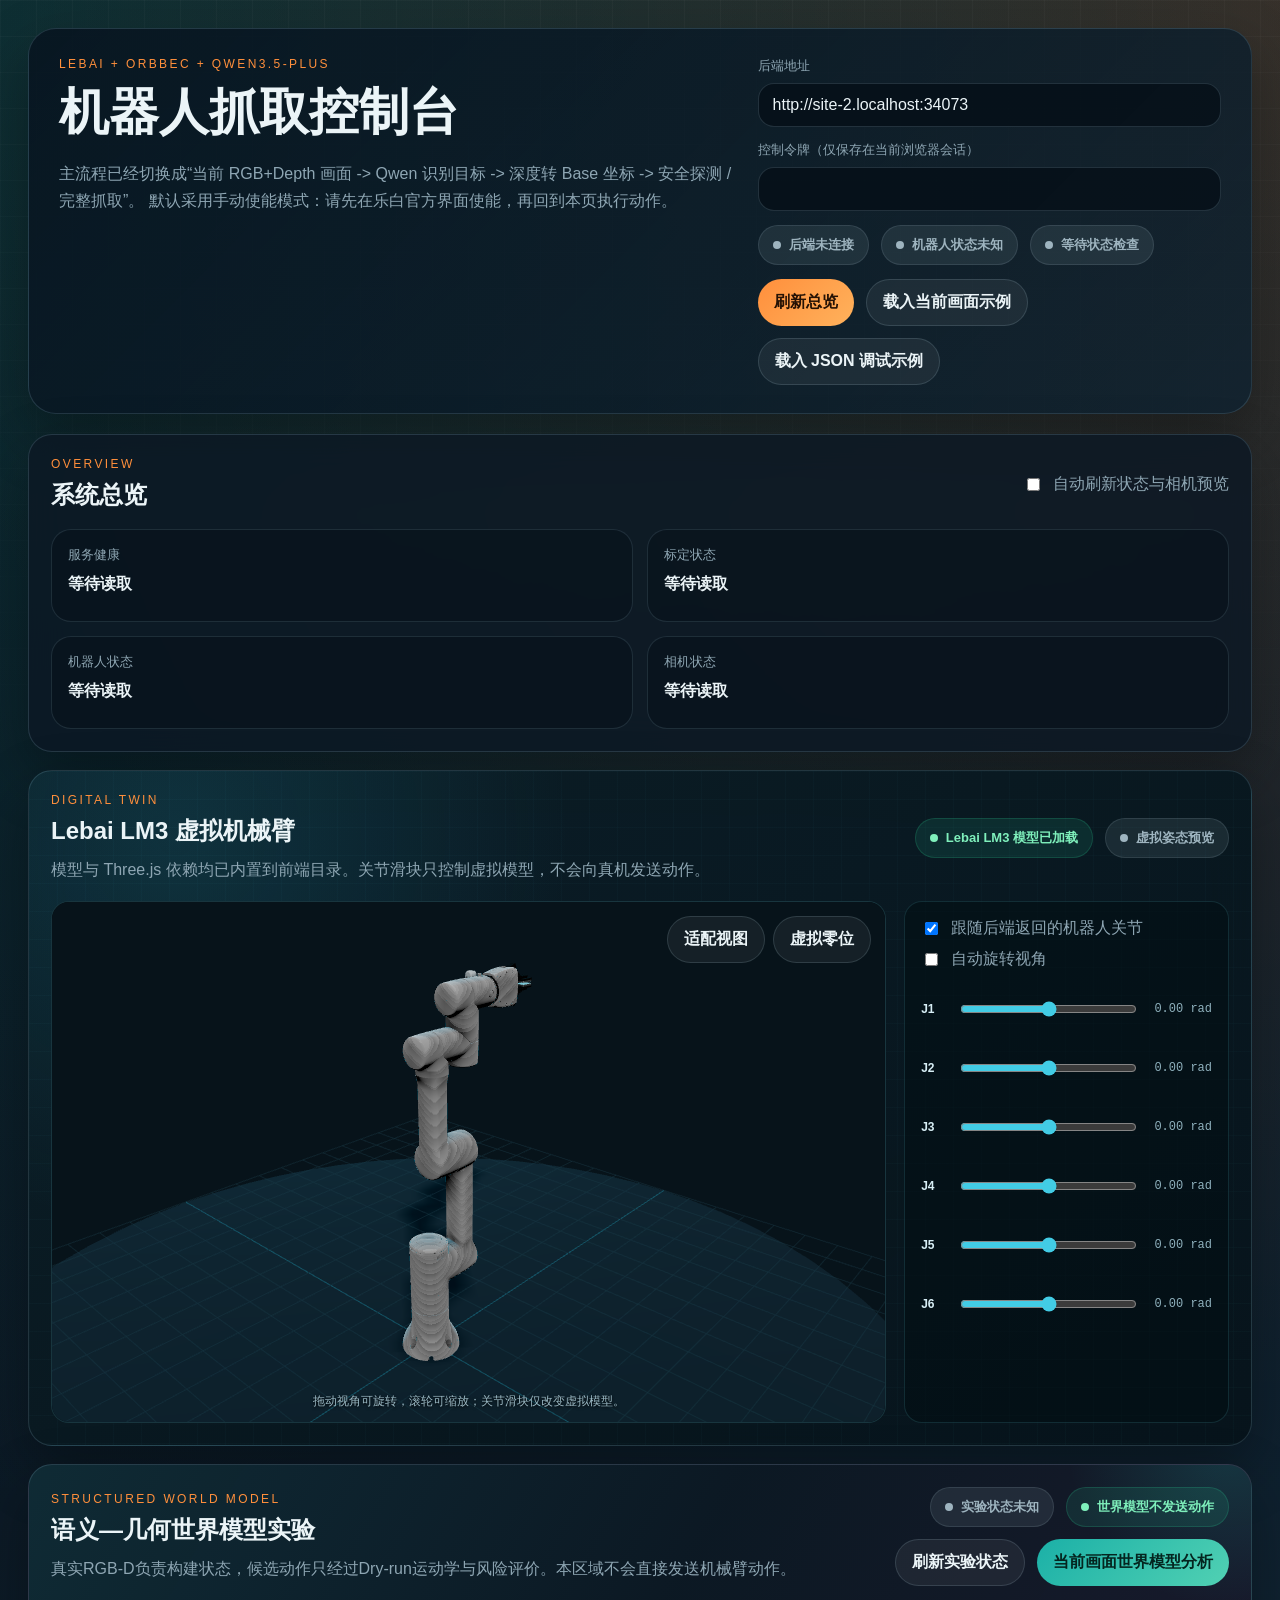
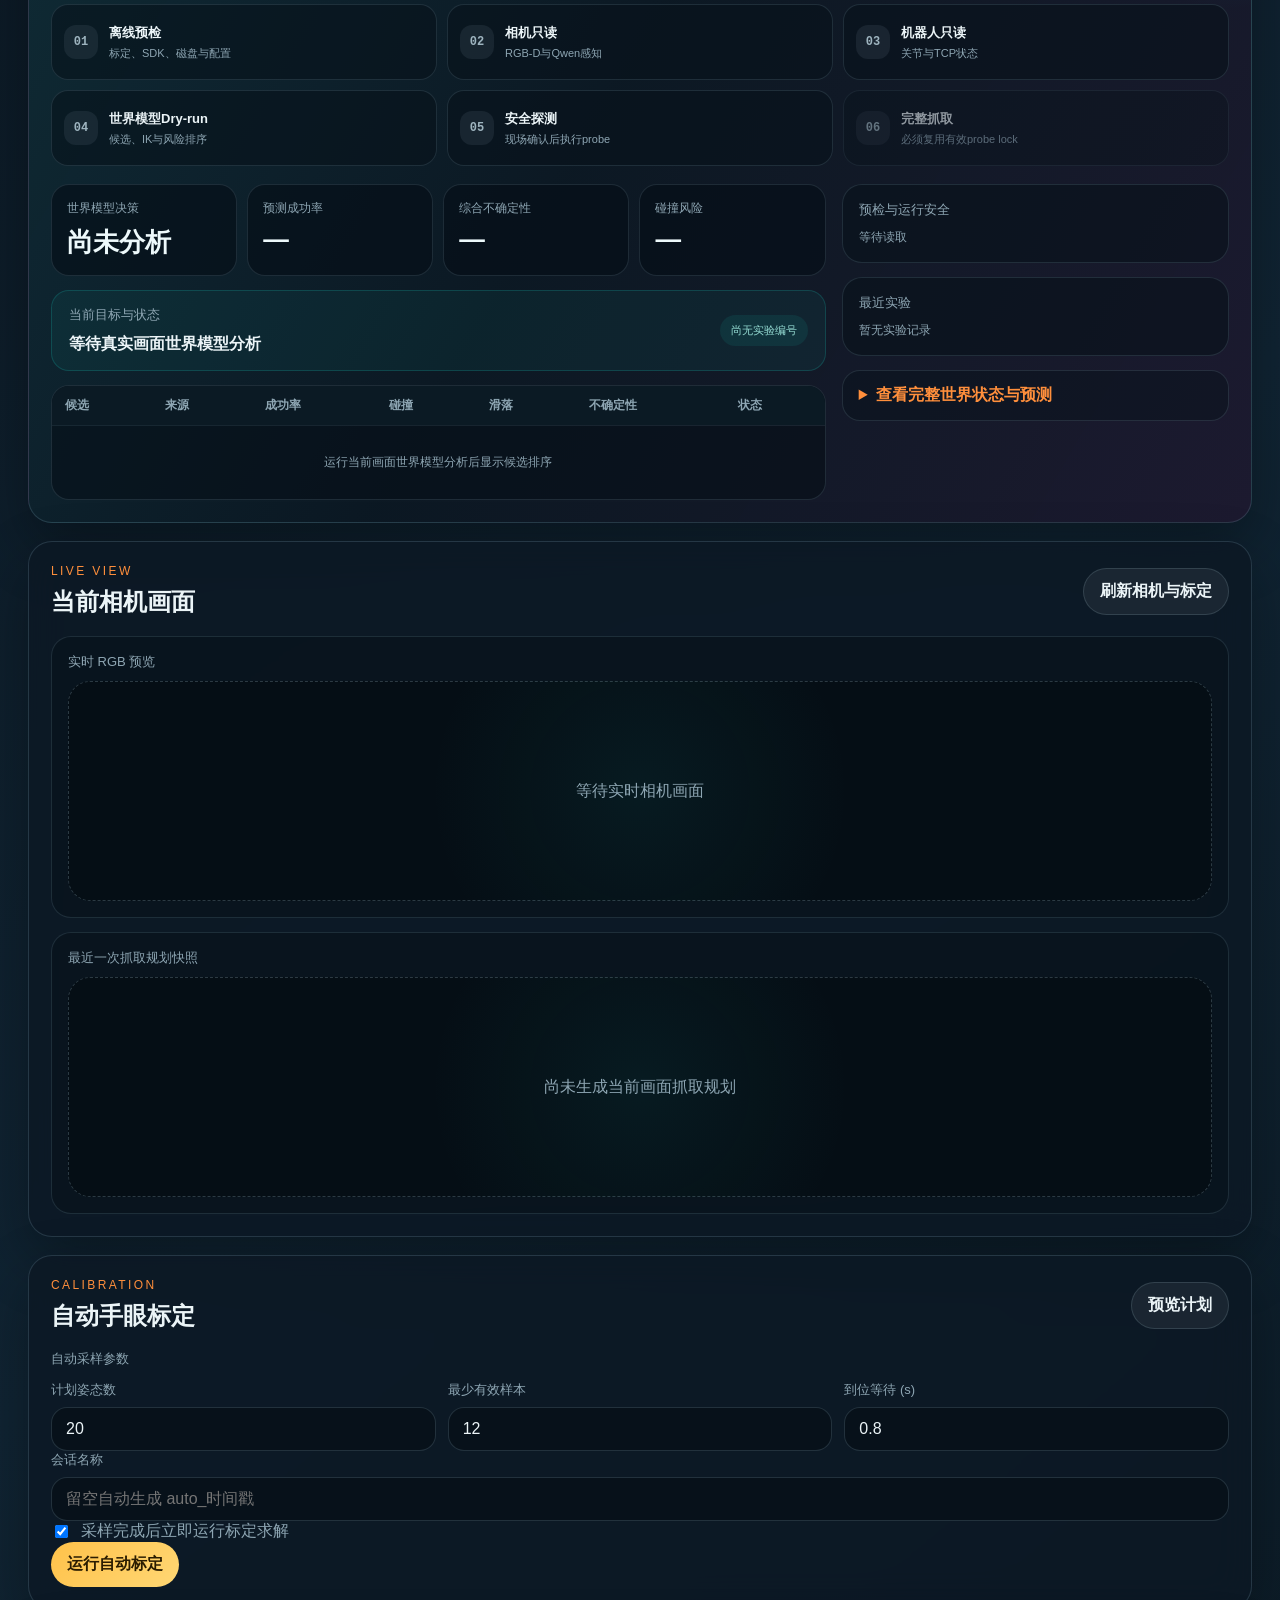
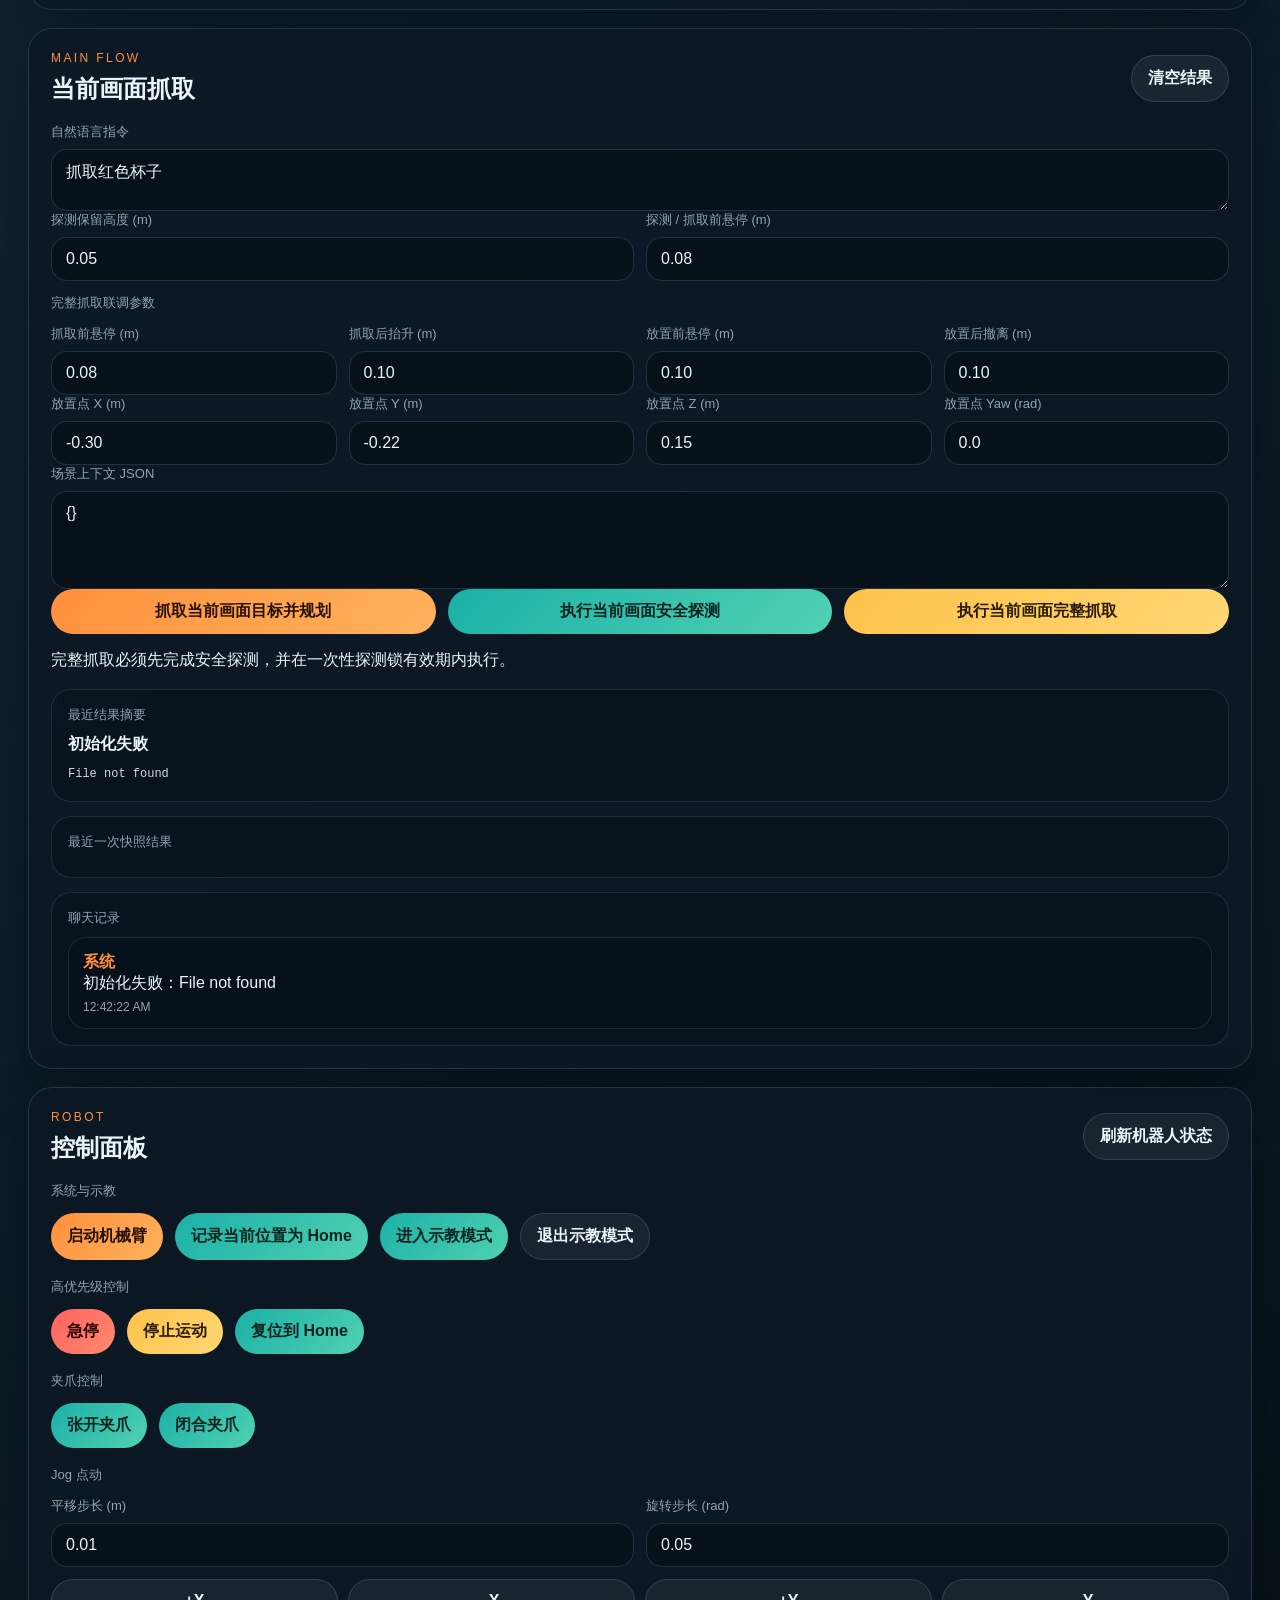
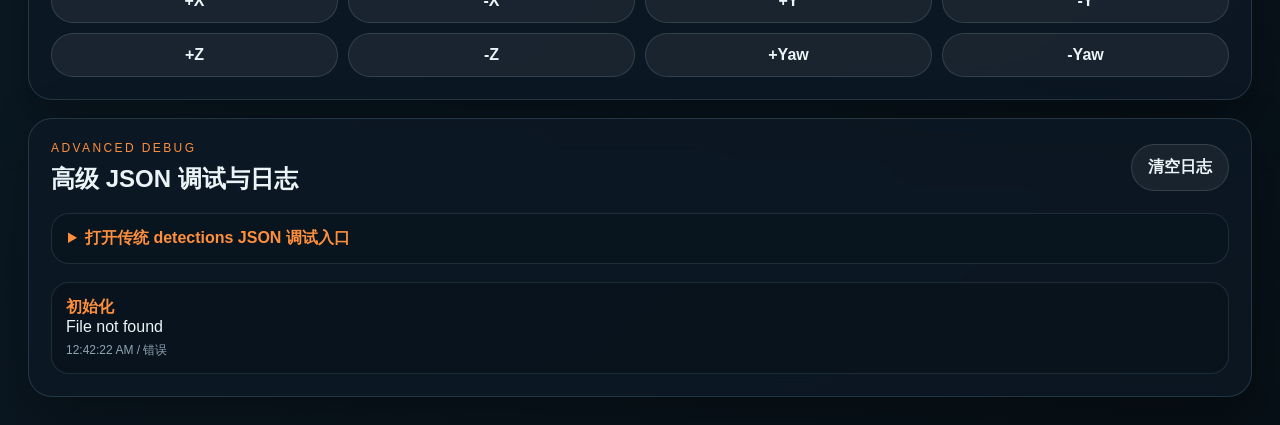
==== commit d12cd295: "Publish virtual arm digital twin" ====
--- a/docs/index.html
+++ b/docs/index.html
@@ -5,6 +5,13 @@
     <meta name="viewport" content="width=device-width, initial-scale=1.0" />
     <title>Lebai Robot Console</title>
     <link rel="stylesheet" href="./styles.css" />
+    <script type="importmap">
+      {
+        "imports": {
+          "three": "./vendor/three/three.module.js"
+        }
+      }
+    </script>
   </head>
   <body>
     <div class="page-shell">
@@ -75,6 +82,53 @@
           </div>
         </section>
 
+        <section class="panel panel-wide robot-twin-panel">
+          <div class="panel-head robot-twin-head">
+            <div>
+              <p class="panel-kicker">Digital Twin</p>
+              <h2>Lebai LM3 虚拟机械臂</h2>
+              <p class="section-copy">模型与 Three.js 依赖均已内置到前端目录。关节滑块只控制虚拟模型，不会向真机发送动作。</p>
+            </div>
+            <div class="pill-row">
+              <span id="robotModelStatusPill" class="status-pill neutral">正在加载三维模型</span>
+              <span id="robotTwinSyncPill" class="status-pill neutral">虚拟姿态预览</span>
+            </div>
+          </div>
+
+          <div class="robot-twin-layout">
+            <div class="robot-viewport">
+              <canvas id="robot3dCanvas" class="robot-3d-canvas" aria-label="Lebai LM3 三维模型"></canvas>
+              <div class="robot-viewport-toolbar">
+                <button id="fitRobotViewButton" class="button button-ghost" type="button">适配视图</button>
+                <button id="zeroRobotPoseButton" class="button button-ghost" type="button">虚拟零位</button>
+              </div>
+              <p id="robotModelMessage" class="robot-model-message">正在读取 Lebai_LM3.glb…</p>
+            </div>
+
+            <aside class="robot-joint-panel">
+              <div class="robot-twin-options">
+                <label class="checkbox-row">
+                  <input id="followRobotJointsToggle" type="checkbox" checked />
+                  <span>跟随后端返回的机器人关节</span>
+                </label>
+                <label class="checkbox-row">
+                  <input id="robotAutoRotateToggle" type="checkbox" />
+                  <span>自动旋转视角</span>
+                </label>
+              </div>
+
+              <div class="joint-slider-list" aria-label="虚拟关节控制">
+                <label class="joint-slider"><span>J1</span><input data-virtual-joint="0" type="range" min="-6.1" max="6.1" step="0.01" value="0" /><output data-virtual-joint-value="0">0.00 rad</output></label>
+                <label class="joint-slider"><span>J2</span><input data-virtual-joint="1" type="range" min="-6.1" max="6.1" step="0.01" value="0" /><output data-virtual-joint-value="1">0.00 rad</output></label>
+                <label class="joint-slider"><span>J3</span><input data-virtual-joint="2" type="range" min="-6.1" max="6.1" step="0.01" value="0" /><output data-virtual-joint-value="2">0.00 rad</output></label>
+                <label class="joint-slider"><span>J4</span><input data-virtual-joint="3" type="range" min="-6.1" max="6.1" step="0.01" value="0" /><output data-virtual-joint-value="3">0.00 rad</output></label>
+                <label class="joint-slider"><span>J5</span><input data-virtual-joint="4" type="range" min="-6.1" max="6.1" step="0.01" value="0" /><output data-virtual-joint-value="4">0.00 rad</output></label>
+                <label class="joint-slider"><span>J6</span><input data-virtual-joint="5" type="range" min="-9.4" max="9.4" step="0.01" value="0" /><output data-virtual-joint-value="5">0.00 rad</output></label>
+              </div>
+            </aside>
+          </div>
+        </section>
+
         <section class="panel panel-wide world-model-panel">
           <div class="panel-head world-model-head">
             <div>
@@ -437,6 +491,7 @@
       </main>
     </div>
 
-    <script src="./app.js?v=20260715" type="module"></script>
+    <script src="./robot-viewer.js?v=20260818" type="module"></script>
+    <script src="./app.js?v=20260818" type="module"></script>
   </body>
 </html>
--- a/docs/styles.css
+++ b/docs/styles.css
@@ -731,6 +731,117 @@
   margin: 0;
 }
 
+.robot-twin-panel {
+  position: relative;
+  overflow: hidden;
+  background:
+    radial-gradient(circle at 12% 10%, rgba(44, 194, 226, 0.13), transparent 32%),
+    linear-gradient(145deg, rgba(11, 30, 39, 0.98), rgba(7, 20, 27, 0.98));
+}
+
+.robot-twin-panel::after {
+  position: absolute;
+  inset: 0;
+  pointer-events: none;
+  content: "";
+  background-image: linear-gradient(rgba(79, 215, 240, 0.025) 1px, transparent 1px),
+    linear-gradient(90deg, rgba(79, 215, 240, 0.025) 1px, transparent 1px);
+  background-size: 28px 28px;
+}
+
+.robot-twin-head,
+.robot-twin-layout {
+  position: relative;
+  z-index: 1;
+}
+
+.robot-twin-layout {
+  display: grid;
+  grid-template-columns: minmax(0, 1.8fr) minmax(270px, 0.7fr);
+  gap: 18px;
+}
+
+.robot-viewport {
+  position: relative;
+  min-width: 0;
+  overflow: hidden;
+  border: 1px solid rgba(112, 226, 246, 0.16);
+  border-radius: 18px;
+  background: #07131a;
+  box-shadow: inset 0 0 48px rgba(0, 0, 0, 0.35);
+}
+
+.robot-3d-canvas {
+  display: block;
+  width: 100%;
+  height: 520px;
+  touch-action: none;
+}
+
+.robot-viewport-toolbar {
+  position: absolute;
+  top: 14px;
+  right: 14px;
+  display: flex;
+  gap: 8px;
+}
+
+.robot-model-message {
+  position: absolute;
+  right: 16px;
+  bottom: 12px;
+  left: 16px;
+  margin: 0;
+  color: #9bb9c4;
+  font-size: 12px;
+  text-align: center;
+  text-shadow: 0 1px 3px #000;
+}
+
+.robot-joint-panel {
+  display: flex;
+  flex-direction: column;
+  gap: 16px;
+  padding: 16px;
+  border: 1px solid rgba(112, 226, 246, 0.13);
+  border-radius: 18px;
+  background: rgba(3, 14, 20, 0.58);
+}
+
+.robot-twin-options {
+  display: grid;
+  gap: 10px;
+}
+
+.joint-slider-list {
+  display: grid;
+  gap: 13px;
+}
+
+.joint-slider {
+  display: grid;
+  grid-template-columns: 28px minmax(0, 1fr) 68px;
+  align-items: center;
+  gap: 9px;
+  color: #d7eef5;
+  font-size: 12px;
+}
+
+.joint-slider > span {
+  font-weight: 700;
+}
+
+.joint-slider input[type="range"] {
+  width: 100%;
+  accent-color: #42cce5;
+}
+
+.joint-slider output {
+  color: #8fb1bd;
+  font-family: "Cascadia Code", monospace;
+  text-align: right;
+}
+
 @media (max-width: 1280px) {
   .panel,
   .panel-tall,
@@ -776,4 +887,27 @@
   .world-model-actions {
     align-items: flex-start;
   }
-}
+
+  .robot-twin-layout {
+    grid-template-columns: 1fr;
+  }
+
+  .robot-3d-canvas {
+    height: 430px;
+  }
+}
+
+@media (max-width: 520px) {
+  .robot-3d-canvas {
+    height: 360px;
+  }
+
+  .robot-viewport-toolbar {
+    top: 10px;
+    right: 10px;
+  }
+
+  .joint-slider {
+    grid-template-columns: 24px minmax(0, 1fr) 64px;
+  }
+}
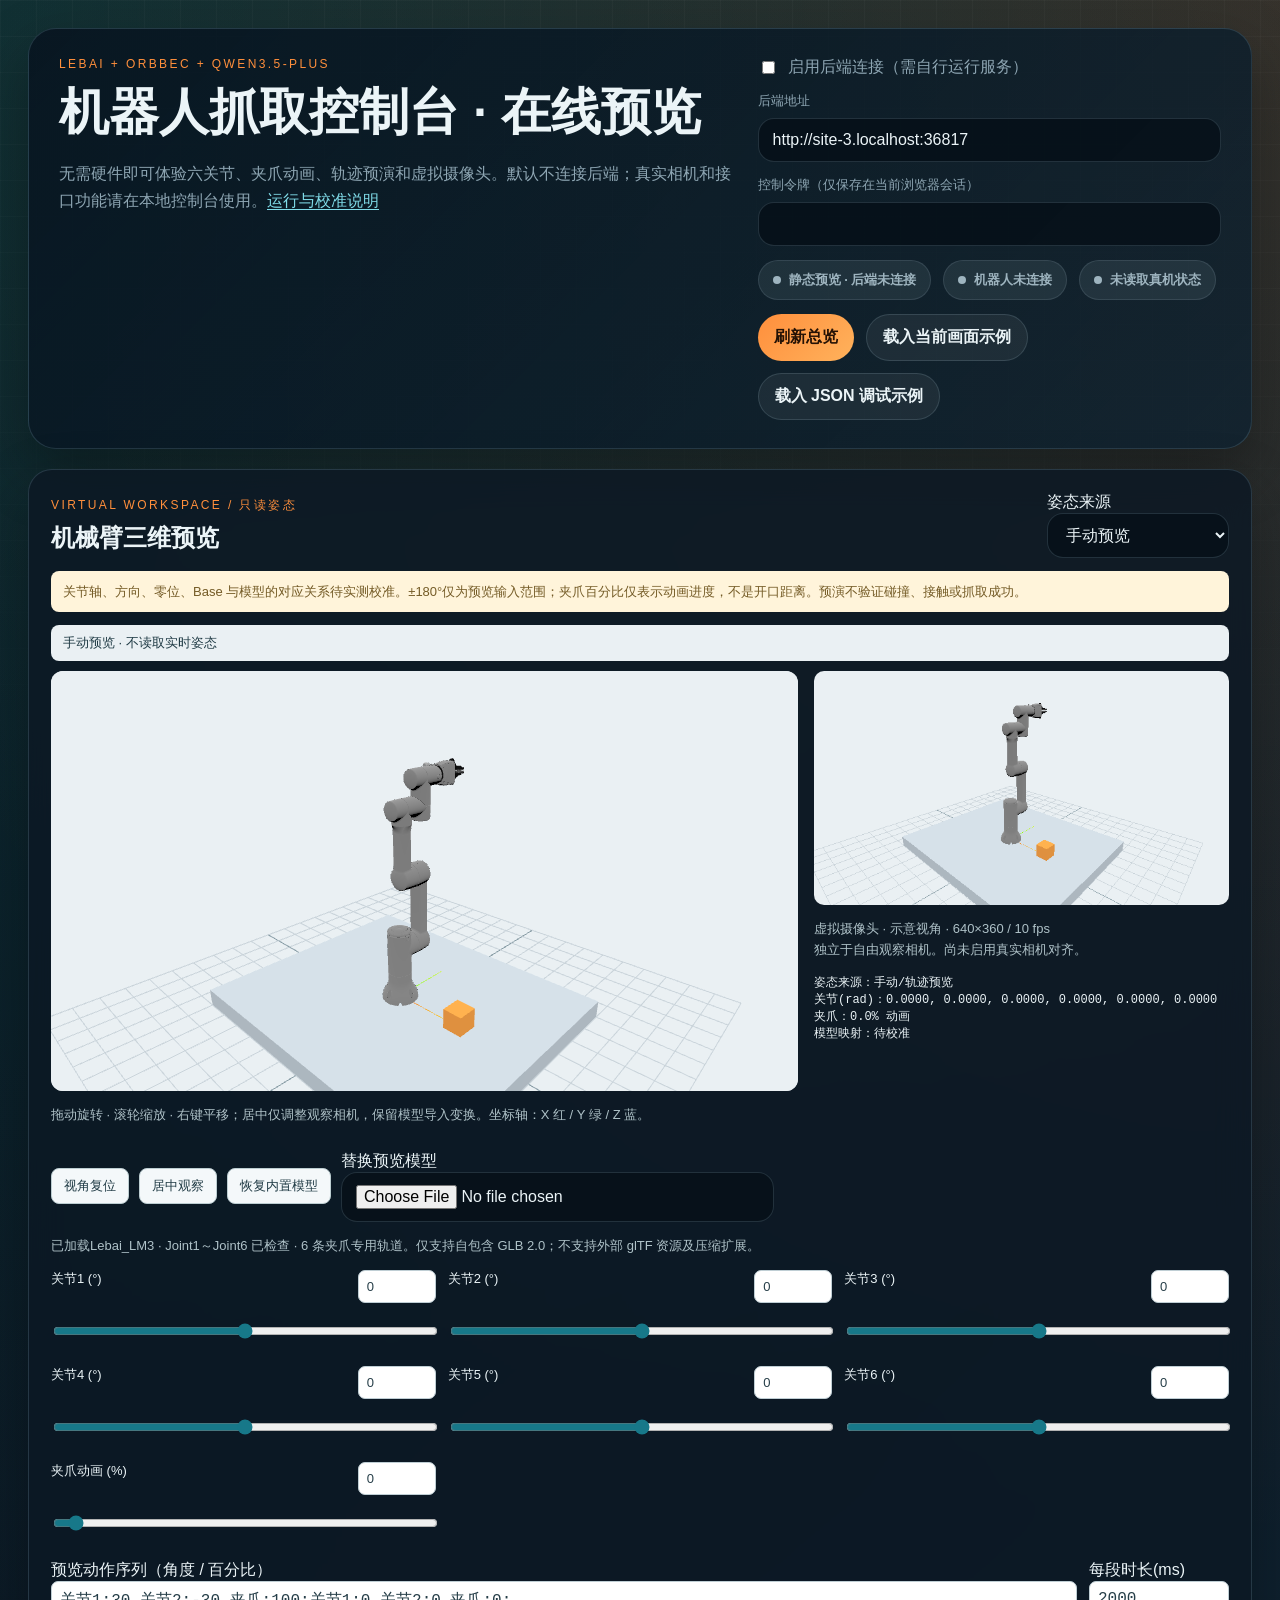
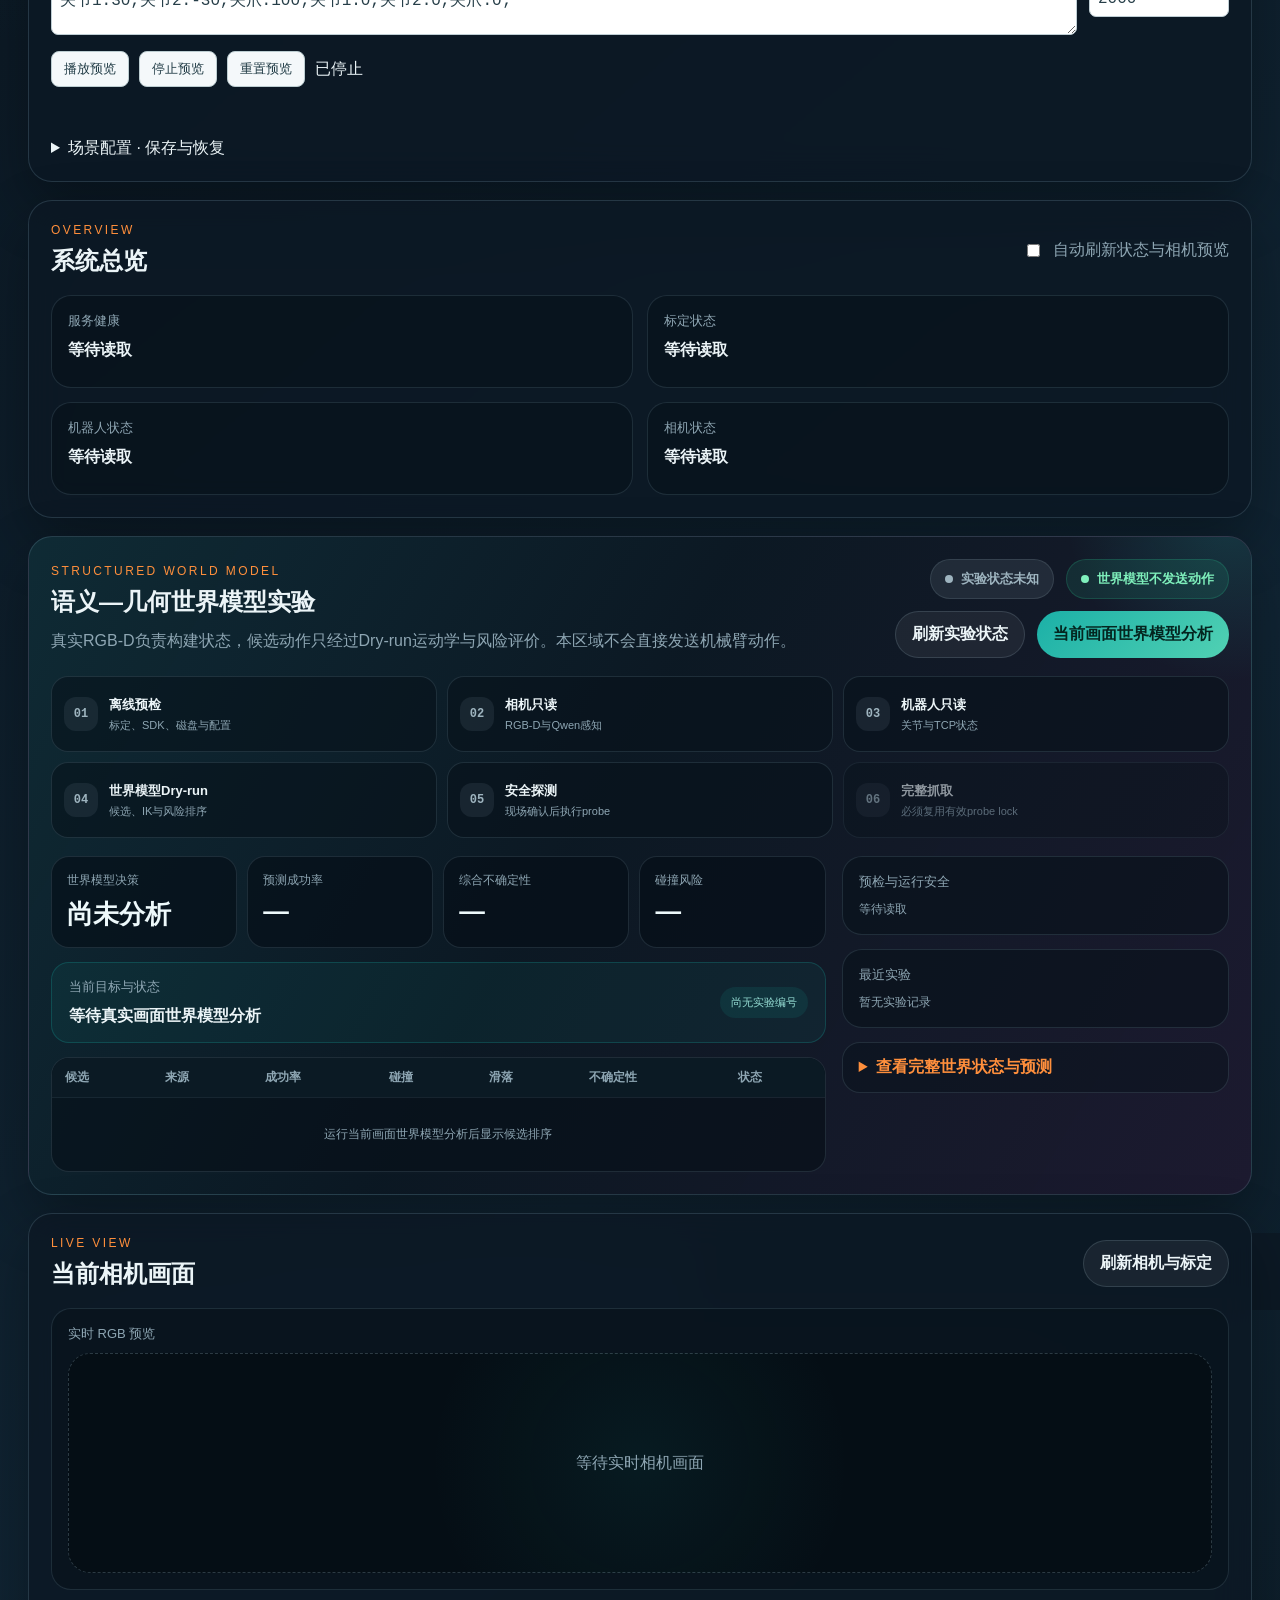
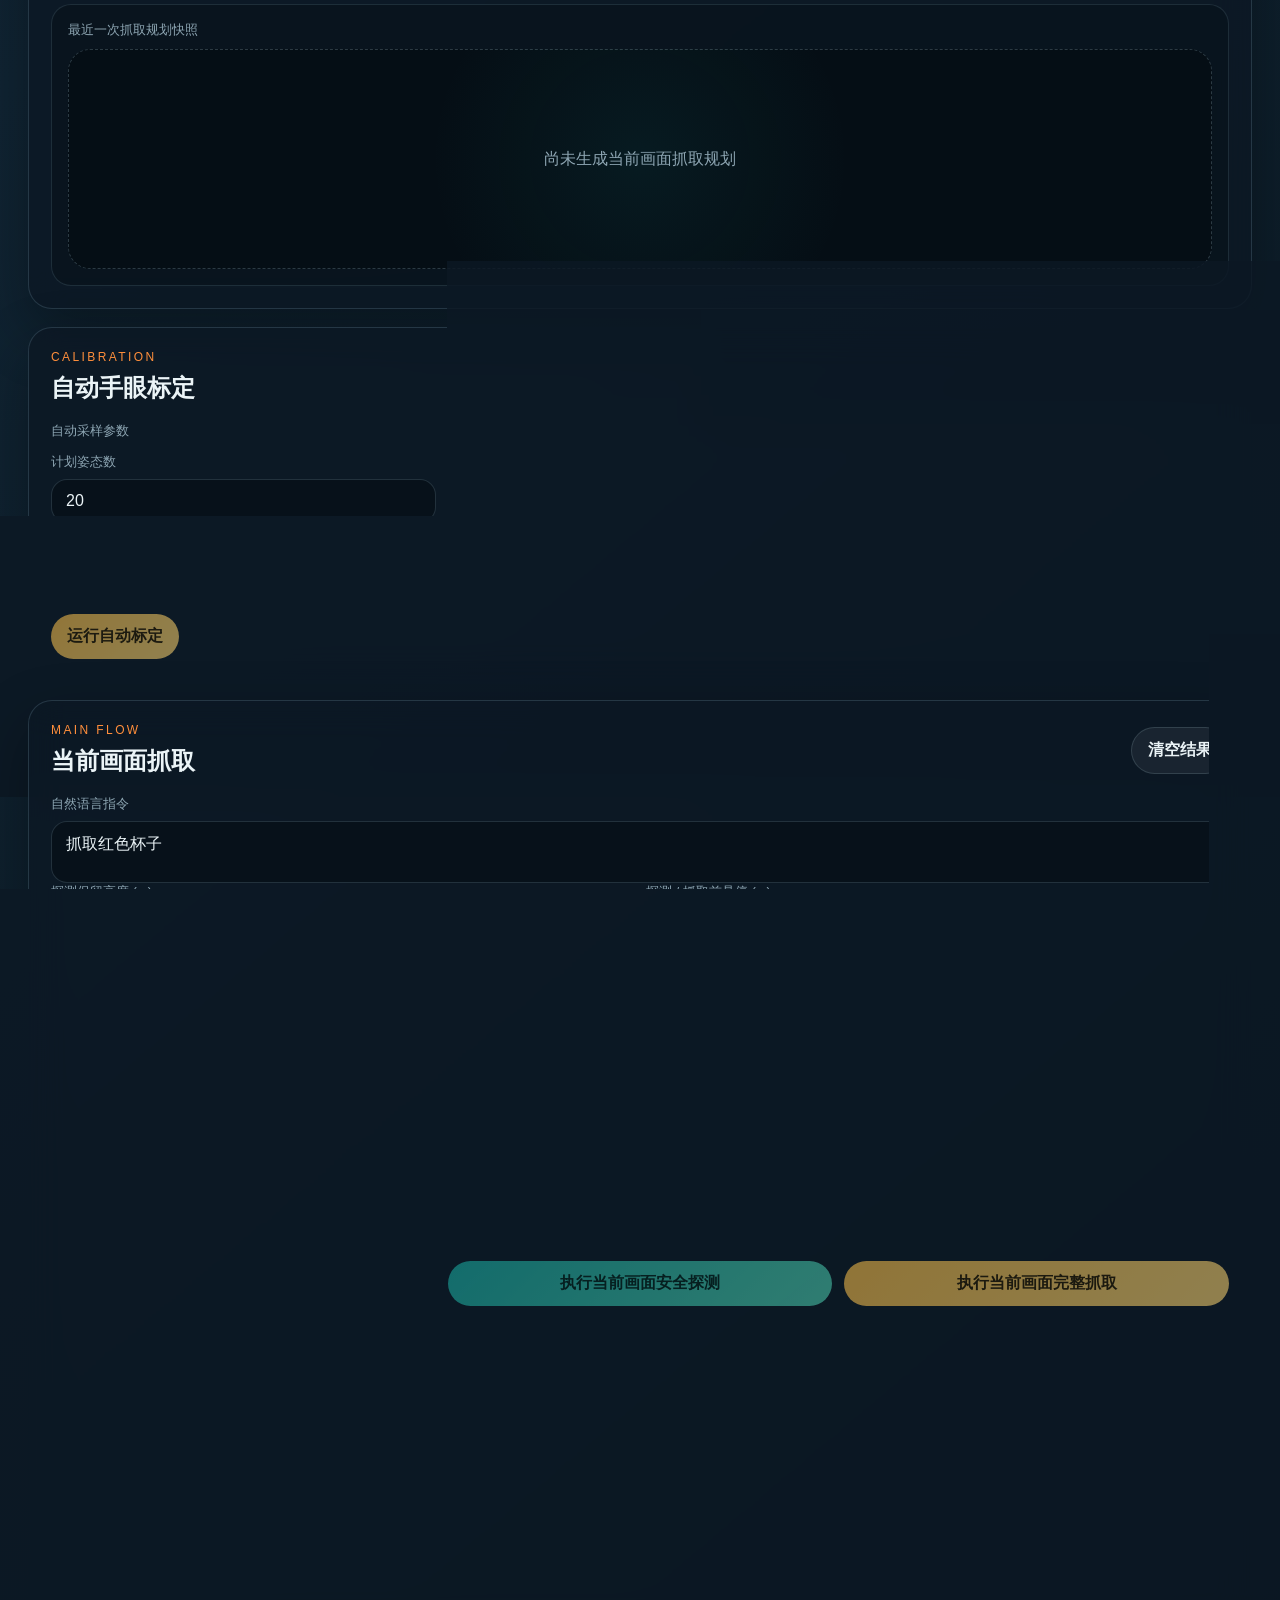
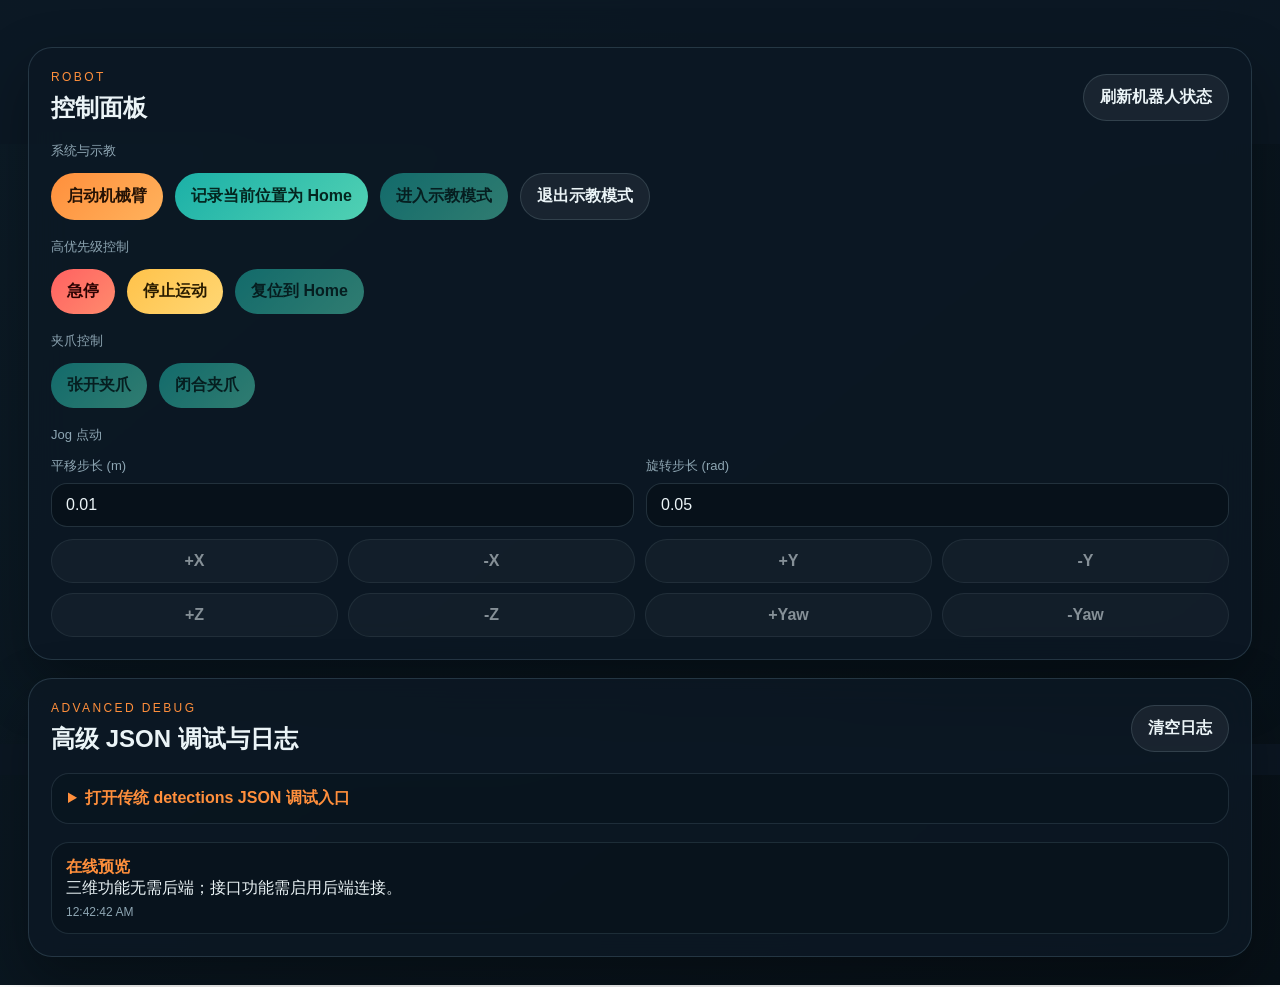
==== commit d1f402a2: "Update Pages preview and README with shared robot scene" ====
--- a/docs/index.html
+++ b/docs/index.html
@@ -5,26 +5,18 @@
     <meta name="viewport" content="width=device-width, initial-scale=1.0" />
     <title>Lebai Robot Console</title>
     <link rel="stylesheet" href="./styles.css" />
-    <script type="importmap">
-      {
-        "imports": {
-          "three": "./vendor/three/three.module.js"
-        }
-      }
-    </script>
+    <link rel="stylesheet" href="./robot3d/panel.css" />
   </head>
   <body>
     <div class="page-shell">
       <header class="hero">
         <div>
           <p class="eyebrow">Lebai + Orbbec + Qwen3.5-Plus</p>
-          <h1>机器人抓取控制台</h1>
-          <p class="hero-copy">
-            主流程已经切换成“当前 RGB+Depth 画面 -> Qwen 识别目标 -> 深度转 Base 坐标 -> 安全探测 / 完整抓取”。
-            默认采用手动使能模式：请先在乐白官方界面使能，再回到本页执行动作。
-          </p>
+          <h1>机器人抓取控制台 · 在线预览</h1>
+          <p class="hero-copy">无需硬件即可体验六关节、夹爪动画、轨迹预演和虚拟摄像头。默认不连接后端；真实相机和接口功能请在本地控制台使用。<a href="https://github.com/Doy369/lebai_LM3_agant/blob/main/documentation/guides/ROBOT3D_CN.md">运行与校准说明</a></p>
         </div>
         <div class="hero-actions">
+          <label class="checkbox-row"><input id="connectBackendToggle" type="checkbox" /><span>启用后端连接（需自行运行服务）</span></label>
           <label class="field compact">
             <span>后端地址</span>
             <input id="apiBaseInput" type="text" />
@@ -47,6 +39,7 @@
       </header>
 
       <main class="dashboard-grid">
+        <section id="robot3d-panel" class="panel panel-wide robot3d-panel" aria-label="机械臂三维预览"><p>三维模块加载中…</p></section>
         <section class="panel panel-wide">
           <div class="panel-head">
             <div>
@@ -79,53 +72,6 @@
               <strong id="cameraSummary">等待读取</strong>
               <pre id="cameraDetail" class="mini-pre"></pre>
             </article>
-          </div>
-        </section>
-
-        <section class="panel panel-wide robot-twin-panel">
-          <div class="panel-head robot-twin-head">
-            <div>
-              <p class="panel-kicker">Digital Twin</p>
-              <h2>Lebai LM3 虚拟机械臂</h2>
-              <p class="section-copy">模型与 Three.js 依赖均已内置到前端目录。关节滑块只控制虚拟模型，不会向真机发送动作。</p>
-            </div>
-            <div class="pill-row">
-              <span id="robotModelStatusPill" class="status-pill neutral">正在加载三维模型</span>
-              <span id="robotTwinSyncPill" class="status-pill neutral">虚拟姿态预览</span>
-            </div>
-          </div>
-
-          <div class="robot-twin-layout">
-            <div class="robot-viewport">
-              <canvas id="robot3dCanvas" class="robot-3d-canvas" aria-label="Lebai LM3 三维模型"></canvas>
-              <div class="robot-viewport-toolbar">
-                <button id="fitRobotViewButton" class="button button-ghost" type="button">适配视图</button>
-                <button id="zeroRobotPoseButton" class="button button-ghost" type="button">虚拟零位</button>
-              </div>
-              <p id="robotModelMessage" class="robot-model-message">正在读取 Lebai_LM3.glb…</p>
-            </div>
-
-            <aside class="robot-joint-panel">
-              <div class="robot-twin-options">
-                <label class="checkbox-row">
-                  <input id="followRobotJointsToggle" type="checkbox" checked />
-                  <span>跟随后端返回的机器人关节</span>
-                </label>
-                <label class="checkbox-row">
-                  <input id="robotAutoRotateToggle" type="checkbox" />
-                  <span>自动旋转视角</span>
-                </label>
-              </div>
-
-              <div class="joint-slider-list" aria-label="虚拟关节控制">
-                <label class="joint-slider"><span>J1</span><input data-virtual-joint="0" type="range" min="-6.1" max="6.1" step="0.01" value="0" /><output data-virtual-joint-value="0">0.00 rad</output></label>
-                <label class="joint-slider"><span>J2</span><input data-virtual-joint="1" type="range" min="-6.1" max="6.1" step="0.01" value="0" /><output data-virtual-joint-value="1">0.00 rad</output></label>
-                <label class="joint-slider"><span>J3</span><input data-virtual-joint="2" type="range" min="-6.1" max="6.1" step="0.01" value="0" /><output data-virtual-joint-value="2">0.00 rad</output></label>
-                <label class="joint-slider"><span>J4</span><input data-virtual-joint="3" type="range" min="-6.1" max="6.1" step="0.01" value="0" /><output data-virtual-joint-value="3">0.00 rad</output></label>
-                <label class="joint-slider"><span>J5</span><input data-virtual-joint="4" type="range" min="-6.1" max="6.1" step="0.01" value="0" /><output data-virtual-joint-value="4">0.00 rad</output></label>
-                <label class="joint-slider"><span>J6</span><input data-virtual-joint="5" type="range" min="-9.4" max="9.4" step="0.01" value="0" /><output data-virtual-joint-value="5">0.00 rad</output></label>
-              </div>
-            </aside>
           </div>
         </section>
 
@@ -491,7 +437,6 @@
       </main>
     </div>
 
-    <script src="./robot-viewer.js?v=20260818" type="module"></script>
-    <script src="./app.js?v=20260818" type="module"></script>
+    <script src="./app.js?v=20260908" type="module"></script>
   </body>
 </html>
--- a/docs/styles.css
+++ b/docs/styles.css
@@ -911,3 +911,5 @@
     grid-template-columns: 24px minmax(0, 1fr) 64px;
   }
 }
+/* Keep guide links legible against the console's dark header. */
+.hero-copy a { color: #80dce9; text-underline-offset: 3px; }
--- a/docs/robot3d/panel.css
+++ b/docs/robot3d/panel.css
@@ -0,0 +1,27 @@
+.robot3d-panel { min-width: 0; }
+.r3-head, .r3-toolbar { display: flex; flex-wrap: wrap; gap: 10px; align-items: center; justify-content: space-between; }
+.r3-toolbar { justify-content: flex-start; margin: 12px 0; }
+.r3-toolbar button, .r3-toolbar select { padding: 8px 12px; border-radius: 8px; border: 1px solid #bccdd1; background: #f4f8fa; color: #203b45; cursor: pointer; }
+.r3-toolbar button:disabled { opacity: .45; cursor: default; }
+.r3-views { display: grid; grid-template-columns: minmax(0, 1.8fr) minmax(230px, 1fr); gap: 16px; }
+.r3-main { height: 420px; border-radius: 12px; overflow: hidden; background: #eaf0f3; }
+.r3-main canvas { display: block; width: 100%; height: 100%; }
+.r3-camera canvas { width: 100%; height: auto; display: block; border-radius: 10px; }
+.r3-camera { align-self: start; }
+.r3-caption, .r3-notice { font-size: 13px; line-height: 1.65; color: #afc2c8; }
+.r3-notice { background: #fff4da; border-radius: 8px; padding: 10px 12px; color: #745b26; }
+.r3-status { display: block; padding: 9px 12px; border-radius: 8px; background: #eaf0f3; color: #203b45; font-size: 13px; margin: 10px 0; }
+.r3-status[data-kind="stale"], .r3-status[data-kind="disconnected"] { background: #ffe4df; color: #982d20; }
+.r3-status[data-kind="simulated"] { background: #fff1ce; color: #745b26; }
+.r3-error { color: #ffaca3; min-height: 1.5em; margin: 8px 0; overflow-wrap: anywhere; }
+.r3-joints { display: grid; grid-template-columns: repeat(3,minmax(0,1fr)); gap: 12px; border: 0; padding: 0; margin: 14px 0; }
+.r3-joint { display: grid; grid-template-columns: 1fr 78px; gap: 5px 10px; font-size: 13px; }
+.r3-joint input[type="range"] { width: 100%; grid-column: 1 / -1; accent-color: #177889; }
+.r3-panel-input, .r3-joint input[type="text"] { box-sizing: border-box; width: 100%; min-width: 0; padding: 8px; border: 1px solid #bfced4; border-radius: 7px; background: white; color: #263e48; }
+.r3-joint input[aria-invalid="true"] { border-color: #b82521; background: #fff0ec; }
+.r3-trajectory { display: grid; grid-template-columns: minmax(0,1fr) 140px; gap: 12px; }
+.r3-panel-input { font-family: ui-monospace, monospace; }
+.r3-config { margin-top: 15px; }
+.r3-readout { font-size: 12px; white-space: pre-wrap; overflow-wrap: anywhere; }
+@media(max-width: 850px) { .r3-views { grid-template-columns: 1fr; } .r3-joints { grid-template-columns: repeat(2,minmax(0,1fr)); } .r3-main { height: 340px; } }
+@media(max-width: 480px) { .r3-joints, .r3-trajectory { grid-template-columns: 1fr; } }
